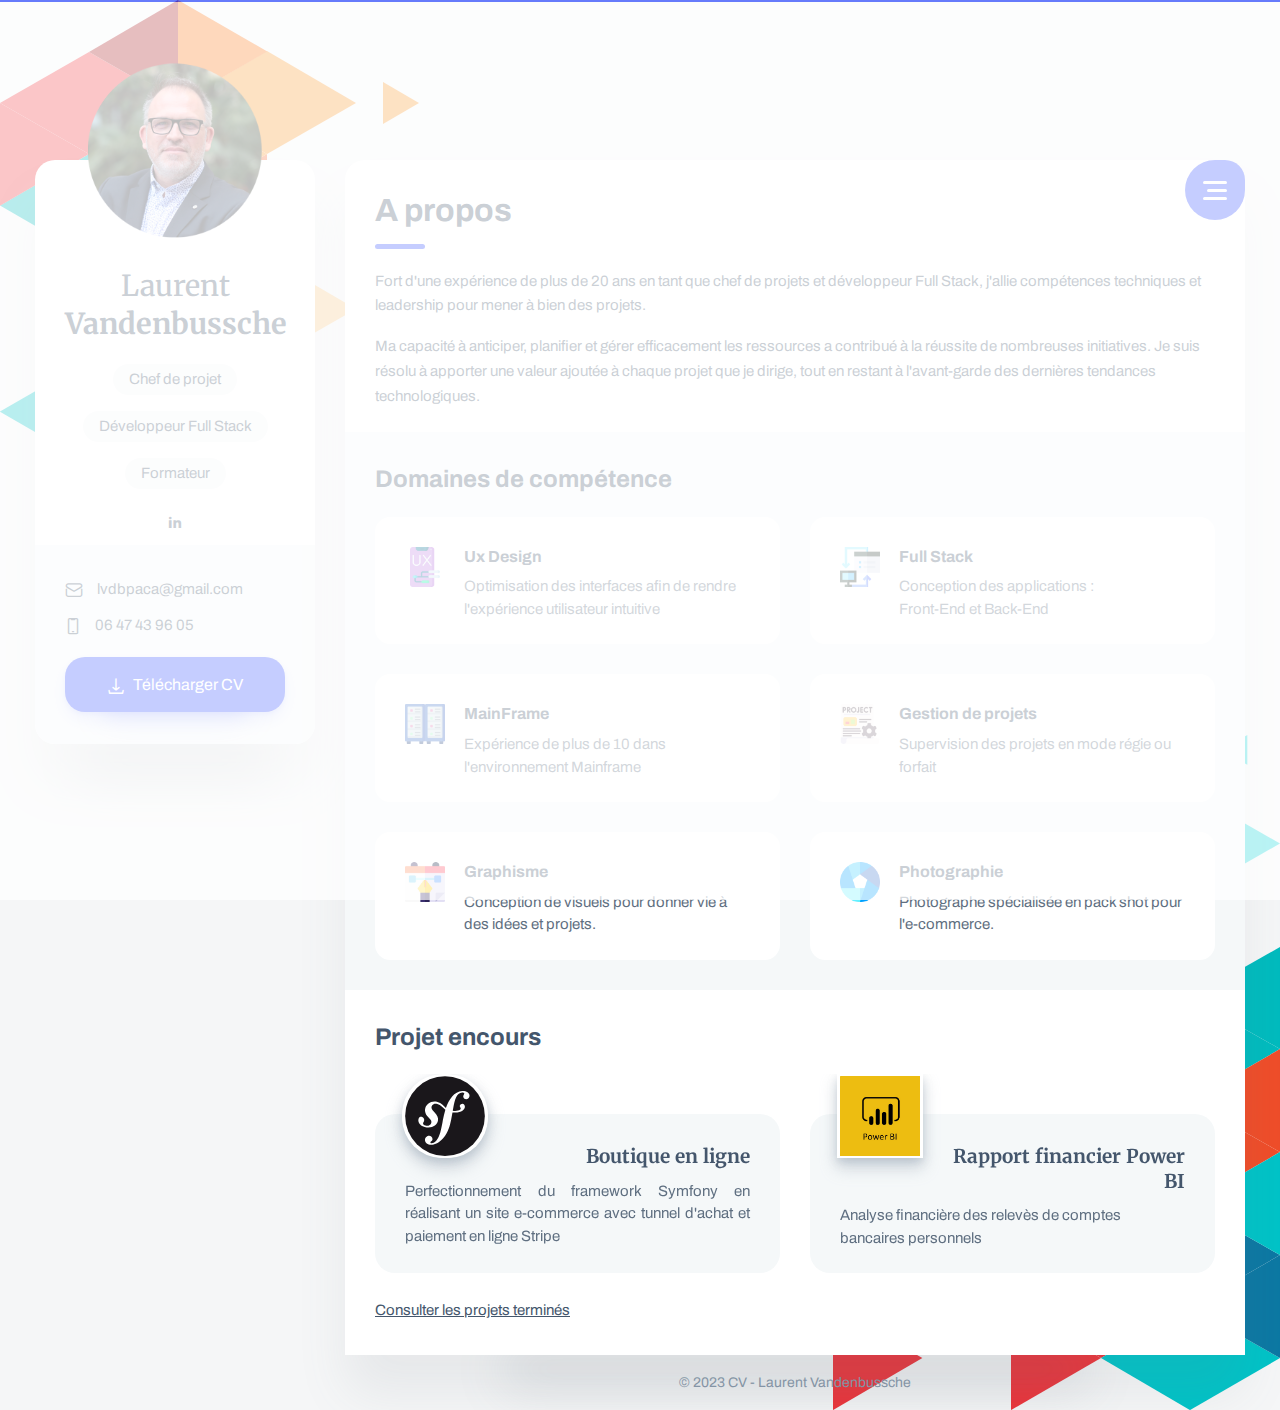
==== index.html @ 8fdad8b7 "Initialisation" ====
<!DOCTYPE html>
<html lang="en">

<head>
	<meta charset="utf-8" />
	<title>CV Laurent Vandenbussche - A propos</title>

	<!-- Meta Data -->
	<meta http-equiv="X-UA-Compatible" content="IE=edge">
	<meta name="viewport" content="width=device-width, initial-scale=1, shrink-to-fit=no">
	<meta name="format-detection" content="telephone=no" />
	<meta name="format-detection" content="address=no" />
	<meta name="author" content="ArtTemplate" />
	<meta name="description" content="vCard" />

	<!-- Twitter data -->
	<meta name="twitter:card" content="summary_large_image">
	<meta name="twitter:site" content="@ArtTemplates">
	<meta name="twitter:title" content="vCard">
	<meta name="twitter:description" content="vCard">
	<meta name="twitter:image" content="assets/images/social.jpg">

	<!-- Open Graph data -->
	<meta property="og:title" content="ArtTemplate" />
	<meta property="og:type" content="website" />
	<meta property="og:url" content="your url website" />
	<meta property="og:image" content="assets/images/social.jpg" />
	<meta property="og:description" content="vCard" />
	<meta property="og:site_name" content="vCard" />

	<!-- Favicons -->
	<link rel="apple-touch-icon" sizes="144x144" href="assets/images/favicons/apple-touch-icon-144x144.png">
	<link rel="apple-touch-icon" sizes="114x114" href="assets/images/favicons/apple-touch-icon-114x114.png">
	<link rel="apple-touch-icon" sizes="72x72" href="assets/images/favicons/apple-touch-icon-72x72.png">
	<link rel="apple-touch-icon" sizes="57x57" href="assets/images/favicons/apple-touch-icon-57x57.png">
	<link rel="shortcut icon" href="assets/images/favicons/favicon.png" type="image/png">

	<!-- Styles -->
	<link rel="stylesheet" type="text/css" href="assets/styles/style.css" />
	<link rel="stylesheet" type="text/css" href="assets/demo/style-demo.css" />

</head>

<body class="bg-triangles">
	<!-- Preloader -->
	<div class="preloader">
		<div class="preloader__wrap">
			<div class="circle-pulse">
				<div class="circle-pulse__1"></div>
				<div class="circle-pulse__2"></div>
			</div>
			<div class="preloader__progress"><span></span></div>
		</div>
	</div>

	<main class="main">
		<div class="container gutter-top">
			<div class="row sticky-parent">
				<!-- Sidebar -->
				<aside class="col-12 col-md-12 col-xl-3">
					<div class="sidebar box shadow pb-0 sticky-column">
						<svg class="avatar avatar--180" viewBox="0 0 188 188">
							<g class="avatar__box">
								<image xlink:href="assets/img/avatar-1.png" height="100%" width="100%" />
							</g>
						</svg>
						<div class="text-center">
							<h3 class="title title--h3 sidebar__user-name"><span class="weight--500">Laurent</span>
								Vandenbussche</h3>
							<div class="badge badge--light m-2">Chef de projet</div><br>
							<div class="badge badge--light m-2">Développeur Full Stack</div><br>
							<div class="badge badge--light m-2">Formateur</div>

							<!-- Social -->
							<div class="social">
								<!-- <a class="social__link" href="https://www.facebook.com/"><i
										class="font-icon icon-facebook"></i></a> -->
								<!-- <a class="social__link" href="https://www.behance.com/"><i
										class="font-icon icon-twitter"></i></a> -->
								<a class="social__link" target="_BLANK"
									href="https://www.linkedin.com/in/laurent-vandenbussche/"><i
										class="font-icon icon-linkedin2"></i></a>
							</div>
						</div>

						<div class="sidebar__info box-inner box-inner--rounded">
							<ul class="contacts-block">
								<!-- <li class="contacts-block__item" data-toggle="tooltip" data-placement="top"
									title="Address">
									<i class="font-icon icon-location"></i>Menton
								</li> -->
								<li class="contacts-block__item" data-toggle="tooltip" data-placement="top"
									title="E-mail">
									<a href="mailto:lvdbpaca@gmail.com"><i
											class="font-icon icon-envelope"></i>lvdbpaca@gmail.com</a>
								</li>
								<li class="contacts-block__item" data-toggle="tooltip" data-placement="top"
									title="Phone">
									<a href="tel:0647439605"><i class="font-icon icon-phone"></i>06 47 43 96 05</a>
								</li>
								<!-- <li class="contacts-block__item" data-toggle="tooltip" data-placement="top"
									title="Skype">
									<a href="skype:skype-example"><i class="font-icon icon-skype"></i>???</a>
								</li> -->
							</ul>

                            <a class="btn"
                                href="http://www.sobox.fr/cv-laurent-vandenbussche/assets/pdf/cv-laurent-vandenbussche.pdf" target="_BLANK"><i
                                    class="font-icon icon-download"></i> Télécharger CV</a>
						</div>
					</div>
				</aside>

				<!-- Content -->
				<div class="col-12 col-md-12 col-xl-9">
					<div class="box shadow pb-0">
						<!-- Menu -->
						<div class="circle-menu">
							<div class="hamburger">
								<div class="line"></div>
								<div class="line"></div>
								<div class="line"></div>
							</div>
						</div>
						<div class="inner-menu js-menu">
							<ul class="nav">
								<li class="nav__item"><a class="active" href="index.html">A propos</a></li>
								<li class="nav__item"><a href="resume.html">Résumé</a></li>
								<li class="nav__item"><a href="portfolio.html">Portfolio</a></li>
								<!-- <li class="nav__item"><a href="blog.html">Blog</a></li> -->
								<!-- <li class="nav__item"><a href="contact.html">Contact</a></li> -->
							</ul>
						</div>

						<!-- About -->
						<div class="pb-0 pb-sm-2">
							<h1 class="title title--h1 first-title title__separate" style="text-align:justify" >A propos</h1>
							<p>Fort d'une expérience de plus de 20 ans en tant que chef de projets et développeur
								Full Stack,
								j'allie compétences techniques et leadership pour mener à bien des projets. </p>
							<p>Ma capacité à anticiper, planifier et gérer efficacement les ressources a contribué à la
								réussite de nombreuses initiatives.
								Je suis résolu à apporter une valeur ajoutée à chaque projet que je dirige, tout en
								restant à l'avant-garde des dernières tendances technologiques.</p>
						</div>

						<!-- What -->
						<div class="box-inner pb-0">
							<h2 class="title title--h3">Domaines de compétence</h2>
							<div class="row">
								<!-- Case Item -->

								<div class="col-12 col-lg-6">
									<div class="case-item box box__second">
										<img class="case-item__icon" src="assets/img/picto-conception-ux.png" alt="" />
										<div>
											<h3 class="title title--h5">Ux Design</h3>
											<p class="case-item__caption">Optimisation des interfaces afin de rendre
												l'expérience utilisateur intuitive</p>
										</div>
									</div>
								</div>
								<!-- 
								<div class="col-12 col-lg-6">
									<div class="case-item box box__second">
										<img class="case-item__icon" src="assets/img/picto-application.png" alt="" />
										<div>
											<h3 class="title title--h5">Front End</h3>
											<p class="case-item__caption">The most modern and high-quality design made
												at a professional level.</p>
										</div>
									</div>
								</div> -->

								<div class="col-12 col-lg-6">
									<div class="case-item box box__second">
										<img class="case-item__icon" src="assets/img/picto-backend.png" alt="" />
										<div>
											<h3 class="title title--h5">Full Stack</h3>
											<p class="case-item__caption">Conception des applications : </br>Front-End et
												Back-End</p>
										</div>
									</div>
								</div>

								<div class="col-12 col-lg-6">
									<div class="case-item box box__second">
										<img class="case-item__icon" src="assets/img/picto-serveur.png" alt="" />
										<div>
											<h3 class="title title--h5">MainFrame</h3>
											<p class="case-item__caption">Expérience de plus de 10 dans l'environnement
												Mainframe</p>
										</div>
									</div>
								</div>

								<!-- Case Item -->
								<div class="col-12 col-lg-6">
									<div class="case-item box box__second">
										<img class="case-item__icon" src="assets/img/picto-projet.png" alt="" />
										<div>
											<h3 class="title title--h5">Gestion de projets</h3>
											<p class="case-item__caption">Supervision des projets en mode régie ou
												forfait</p>
										</div>
									</div>
								</div>

								<!-- Case Item -->
								<div class="col-12 col-lg-6">
									<div class="case-item box box__second">
										<img class="case-item__icon"
											src="assets/img/picto-journee-mondiale-du-graphisme.png" alt="" />
										<div>
											<h3 class="title title--h5">Graphisme</h3>
											<p class="case-item__caption">Conception de visuels pour donner vie à des
												idées et projets.</p>
										</div>
									</div>
								</div>

								<!-- Case Item -->
								<div class="col-12 col-lg-6">
									<div class="case-item box box__second">
										<img class="case-item__icon" src="assets/img/picto-diaphragme.png" alt="" />
										<div>
											<h3 class="title title--h5">Photographie</h3>
											<p class="case-item__caption">Photographe spécialisée en pack shot pour
												l'e-commerce.</p>
										</div>
									</div>
								</div>

							</div>
						</div>

						<!-- Testimonials -->
						<div class="box-inner box-inner--white ">
							<h2 class="title title--h3">Projet encours</h2>

							<div class="swiper-container js-carousel-review">
								<div class="swiper-wrapper">
									<!-- Item review -->
									<div class="swiper-slide review-item">
										<svg class="avatar avatar--80">
											<image xlink:href="assets/img/symfony.svg" height="100%" width="100%" />
										</svg>
										<h4 class="title title--h5 text-right">Boutique en ligne</h4>
										<p class="review-item__caption texte-justifie">Perfectionnement du framework
											Symfony en réalisant un site e-commerce avec tunnel d'achat et paiement en
											ligne Stripe</p>
									</div>

									<!-- Item review -->
									<div class="swiper-slide review-item">
										<svg class="avatar avatar--80">
											<image xlink:href="assets/img/power-bi.jpeg" height="100%" width="100%" />
										</svg>
										<h4 class="title title--h5 text-right">Rapport financier Power BI</h4>
										<p class="review-item__caption">Analyse financière des relevès de comptes
											bancaires personnels</p>
									</div>

								</div>

								<div class="swiper-pagination"></div>
							</div>

							<br>
							<a class="lien" href="http://www.sobox.fr/cv-laurent-vandenbussche/portfolio.html">Consulter les projets terminés</a>
						</div>

						<!-- Clients -->
						<div class="box-inner box-inner--rounded d-none">
							<h2 class="title title--h3">Clients</h2>

							<div class="swiper-container js-carousel-clients">
								<div class="swiper-wrapper">
									<!-- Item client -->
									<div class="swiper-slide">
										<a href="#"><img src="assets/img/logo-partner.svg" alt="Logo" /></a>
									</div>

									<!-- Item client -->
									<div class="swiper-slide">
										<a href="#"><img src="assets/img/logo-partner.svg" alt="Logo" /></a>
									</div>

									<!-- Item client -->
									<div class="swiper-slide">
										<a href="#"><img src="assets/img/logo-partner.svg" alt="Logo" /></a>
									</div>

									<!-- Item client -->
									<div class="swiper-slide">
										<a href="#"><img src="assets/img/logo-partner.svg" alt="Logo" /></a>
									</div>

									<!-- Item client -->
									<div class="swiper-slide">
										<a href="#"><img src="assets/img/logo-partner.svg" alt="Logo" /></a>
									</div>

									<!-- Item client -->
									<div class="swiper-slide">
										<a href="#"><img src="assets/img/logo-partner.svg" alt="Logo" /></a>
									</div>
								</div>

								<div class="swiper-pagination"></div>
							</div>
						</div>
					</div>

					<!-- Footer -->
					<footer class="footer">© 2023 CV - Laurent Vandenbussche</footer>
				</div>
			</div>
		</div>
	</main>

	<div class="back-to-top"></div>

	<!-- SVG masks -->
	<svg class="svg-defs">
		<clipPath id="avatar-box">
			<path
				d="M1.85379 38.4859C2.9221 18.6653 18.6653 2.92275 38.4858 1.85453 56.0986.905299 77.2792 0 94 0c16.721 0 37.901.905299 55.514 1.85453 19.821 1.06822 35.564 16.81077 36.632 36.63137C187.095 56.0922 188 77.267 188 94c0 16.733-.905 37.908-1.854 55.514-1.068 19.821-16.811 35.563-36.632 36.631C131.901 187.095 110.721 188 94 188c-16.7208 0-37.9014-.905-55.5142-1.855-19.8205-1.068-35.5637-16.81-36.63201-36.631C.904831 131.908 0 110.733 0 94c0-16.733.904831-37.9078 1.85379-55.5141z" />
		</clipPath>
		<clipPath id="avatar-hexagon">
			<path
				d="M0 27.2891c0-4.6662 2.4889-8.976 6.52491-11.2986L31.308 1.72845c3.98-2.290382 8.8697-2.305446 12.8637-.03963l25.234 14.31558C73.4807 18.3162 76 22.6478 76 27.3426V56.684c0 4.6805-2.5041 9.0013-6.5597 11.3186L44.4317 82.2915c-3.9869 2.278-8.8765 2.278-12.8634 0L6.55974 68.0026C2.50414 65.6853 0 61.3645 0 56.684V27.2891z" />
		</clipPath>
	</svg>

	<!-- JavaScripts -->
	<script src="assets/js/jquery-3.4.1.min.js"></script>
	<script src="assets/js/plugins.min.js"></script>
	<script src="assets/js/common.js"></script>

	<script src="assets/demo/plugins-demo.js"></script>
</body>

</html>
---- assets/styles/style.css ----
/* ------------------------------------------------
 Author: ArtStyles (Art)
 
 Template Name: vCard
 version: 1.1.0
------------------------------------------------ */
/* ------------------------------------------------

 - General Styles
 - Background
 - Typography
 - Preloader
 - Form
 - Button
 - Preloader
 - Sidebar
 - Sections
 - Navbar
 - Footer
 - Cases
 - Clients
 - Contact
 - Single post
 - Footer
 - Contact
 - Portfolio
 - News
 - Single news
 - Testimonials
 - Timeline
 - Other
 
------------------------------------------------ */
@import url(vendors/bootstrap.min.css);
@import url(vendors/swiper.min.css);
@import url(vendors/simplebar.min.css);
@import url(../icons/style.css);
@import url("https://fonts.googleapis.com/css?family=Archivo:400,400i,500,500i,600,600i,700,700i&display=swap");
@import url("https://fonts.googleapis.com/css?family=Merriweather:400,900&display=swap");
/* -----------------------------------------------------------------
    - General Styles
----------------------------------------------------------------- */
*,
::before,
::after {
  background-repeat: no-repeat;
  box-sizing: border-box;
}

html {
  font-size: 16px;
  -webkit-overflow-scrolling: touch;
  -webkit-box-sizing: border-box;
  box-sizing: border-box;
  -ms-overflow-x: hidden;
}

body, html {
  font-size: 1rem;
  -webkit-text-size-adjust: 100%;
}

body {
  background-color: #F5F6F7;
  color: #44566C;
  font-family: "Archivo", sans-serif;
  font-size: 0.9375rem;
  font-weight: 400;
  line-height: 1.65;
  min-height: 100vh;
  overflow-x: hidden;
  -ms-overflow-style: scrollbar;
  -webkit-font-smoothing: antialiased;
}
@media only screen and (max-width: 580px) {
  body {
    line-height: 1.6;
  }
}

html.is-scroll-disabled body {
  height: 100vh;
  overflow: hidden;
}

@media all and (-ms-high-contrast: none), (-ms-high-contrast: active) {
  html.is-scroll-disabled {
    overflow: hidden;
  }
}
.no-scroll {
  overflow: hidden;
  -ms-overflow-style: none;
}

.no-scroll-height {
  overflow-x: hidden;
}

.svg-defs {
  position: absolute;
  height: 0;
  width: 0;
}

.bg-triangles {
  background-image: url(../images/triangles-top.svg), url(../images/triangles-bottom.svg);
  background-position: left top, right bottom;
  background-repeat: no-repeat;
  background-size: inherit;
}
@media only screen and (max-width: 580px) {
  .bg-triangles {
    background-size: contain;
  }
}
.bg-triangles-2 {
  background-image: url(../images/triangle-2-top.svg), url(../images/triangle-2-bottom.svg);
  background-position: right top, left bottom;
  background-repeat: no-repeat;
  background-size: 50%;
  background-attachment: fixed;
}
@media only screen and (max-width: 991px) {
  .bg-triangles-2 {
    background-size: contain;
  }
}
.bg-peach {
  background-image: linear-gradient(115.29deg, #FFF2E7 1.33%, #FFCADA 98.21%);
  background-attachment: fixed;
}
.bg-green {
  background-image: linear-gradient(115.29deg, #0DC8A9 1.33%, #32CBC8 98.21%);
  background-attachment: fixed;
}
.bg-green-2 {
  background-image: linear-gradient(135deg, #9be15d 0%, #00d9a6 100%);
  background-attachment: fixed;
}

/* -----------------------------------------------------------------
    - Typography
----------------------------------------------------------------- */
h1, h2, h3, h4, h5, h6 {
  font-family: "Archivo", sans-serif;
  font-weight: 700;
  line-height: 1.3;
}

.title--h1 {
  font-size: 2rem;
  margin-bottom: 1.0625rem;
}
@media only screen and (max-width: 580px) {
  .title--h1 {
    font-size: 1.75rem;
  }
}
.title--h2 {
  font-size: 1.75rem;
}
@media only screen and (max-width: 580px) {
  .title--h2 {
    font-size: 1.5rem;
  }
}
.title--h3 {
  font-size: 1.5rem;
  margin-bottom: 1.3125rem;
}
@media only screen and (max-width: 580px) {
  .title--h3 {
    font-size: 1.25rem;
    margin-bottom: 1rem;
  }
}
.title--h4 {
  font-size: 1.25rem;
  margin-bottom: 0.8125rem;
}
@media only screen and (max-width: 580px) {
  .title--h4 {
    font-size: 1rem;
  }
}
.title--h5 {
  font-size: 1rem;
}
@media only screen and (max-width: 580px) {
  .title--h5 {
    font-size: 0.9375rem;
  }
}
.title--h6 {
  font-size: 0.75rem;
}
.title--center {
  text-align: center;
}
.title--tone {
  color: #304CFD;
}
.title-icon {
  margin-right: 0.5rem;
  margin-top: -0.25rem;
  height: 2.5rem;
  width: 2.5rem;
}
@media only screen and (max-width: 580px) {
  .title-icon {
    height: 2.0833333333rem;
    width: 2.0833333333rem;
  }
}
.title__separate {
  margin-bottom: 2.3125rem;
  position: relative;
}
.title__separate::before {
  content: '';
  background-color: #304CFD;
  border-radius: 0.5rem;
  height: 0.3125rem;
  position: absolute;
  bottom: -1.0625rem;
  left: 0;
  width: 3.125rem;
  z-index: 1;
}
@media only screen and (max-width: 580px) {
  .title__separate {
    margin-bottom: 1.5rem;
  }
  .title__separate::before {
    height: 0.1875rem;
    bottom: -0.5625rem;
    width: 3rem;
  }
}

@media only screen and (max-width: 991px) {
  .first-title {
    transition: all .3s ease-in-out;
  }
}

@media only screen and (max-width: 991px) {
  .open-menu .first-title {
    padding-top: 2.5625rem;
  }
}
@media only screen and (max-width: 580px) {
  .open-menu .first-title {
    padding-top: 0;
  }
}

.weight--400 {
  font-weight: 400;
}
.weight--500 {
  font-weight: 500;
}
.weight--600 {
  font-weight: 600;
}
.weight--700 {
  font-weight: 700;
}

.color--light {
  color: #8697A8;
}
.color--dark {
  color: #44566C;
}

.block-quote {
  font-size: 1.3125rem;
  font-weight: 400;
  font-style: italic;
  margin: 1.8125rem 0;
  position: relative;
  line-height: 1.6;
}
@media only screen and (max-width: 991px) {
  .block-quote {
    padding-left: 3.8125rem;
  }
}
@media only screen and (max-width: 580px) {
  .block-quote {
    font-size: 1.125rem;
    margin: 1rem 0;
    padding-left: 0;
    padding-top: 2.8125rem;
  }
  .block-quote p {
    margin-bottom: 0.5rem;
  }
}
.block-quote::before {
  background-image: url(../images/icon-quote.svg);
  background-repeat: no-repeat;
  background-position: center;
  background-size: cover;
  content: '';
  height: 2.125rem;
  margin: 0 auto;
  position: absolute;
  top: 0;
  left: -3.375rem;
  width: 2.125rem;
}
@media only screen and (max-width: 991px) {
  .block-quote::before {
    left: 0;
  }
}
.block-quote__author {
  font-size: 1rem;
  font-style: normal;
  display: block;
  margin-top: 0.5625rem;
  padding-left: 3rem;
  position: relative;
}
@media only screen and (max-width: 580px) {
  .block-quote__author {
    font-size: 0.875rem;
    margin-top: 0;
    padding-left: 2rem;
  }
}
.block-quote__author::before {
  content: '';
  background-color: #44566C;
  height: 0.0625rem;
  margin-bottom: auto;
  margin-top: auto;
  position: absolute;
  top: 0;
  bottom: 0;
  left: 0;
  width: 2rem;
}
@media only screen and (max-width: 580px) {
  .block-quote__author::before {
    width: 1rem;
  }
}

a {
  color: #304CFD;
  cursor: pointer;
  text-decoration: none;
  -webkit-text-decoration-skip: objects;
  transition: color 0.3s cubic-bezier(0.72, 0.16, 0.345, 0.875);
}
a:hover {
  color: #304CFD;
  outline: none;
  text-decoration: underline;
}
a.decoration--none {
  text-decoration: none;
}

.noGutters-Top {
  margin-top: 0 !important;
}
.noGutters-Bottom {
  margin-bottom: 0 !important;
}
.noGutters-Left {
  margin-left: 0 !important;
}
.noGutters-Right {
  margin-right: 0 !important;
}

.description {
  color: #F5F8F9;
  margin-bottom: 1.875rem;
}

.foreword {
  color: #F5F8F9;
  font-size: 1.125rem;
}

img {
  max-width: 100%;
  -webkit-user-select: none;
  -moz-user-select: none;
  -ms-user-select: none;
  user-select: none;
}

iframe {
  background-color: #44566C;
  border: 0;
  display: block;
  height: 100%;
  width: 100%;
}

.cover {
  object-fit: cover;
  object-position: center;
  font-family: 'object-fit: cover; object-position: center;';
  height: 100%;
  width: 100%;
}

::-moz-selection {
  background: transparent;
  color: #304CFD;
}

::selection {
  background: transparent;
  color: #304CFD;
}

/* -----------------------------------------------------------------
    - Form
----------------------------------------------------------------- */
.input, .textarea, select,
.custom-select {
  background-color: #F5F8F9;
  border: 1px solid #F5F8F9;
  border-radius: 20px;
  box-shadow: none;
  color: #44566C;
  font-size: inherit;
  height: auto;
  padding: 0.875rem 1.375rem 0.8125rem;
  position: relative;
  width: 100%;
  -webkit-appearance: none;
  -moz-appearance: none;
  appearance: none;
}
@media only screen and (max-width: 580px) {
  .input, .textarea, select,
  .custom-select {
    padding: 0.8125rem 1.375rem 0.75rem;
  }
}

.input:focus, .textarea:focus, select:focus,
.custom-select:focus {
  background-color: #F5F8F9;
  color: #44566C;
  box-shadow: none;
  outline: none;
}

.input {
  line-height: inherit;
}
@media all and (-ms-high-contrast: none), (-ms-high-contrast: active) {
  .input {
    line-height: 0;
  }
}
.input--white {
  background-color: #fff;
}
.input--white:focus {
  background-color: #fff;
}
.input__icon {
  padding-left: 3.375rem;
}
@media only screen and (max-width: 580px) {
  .input__icon {
    padding-left: 2.8125rem;
  }
}

.textarea {
  border-radius: 20px;
  display: block;
  padding: 0.8125rem 1.1875rem;
  resize: none;
}
.textarea--white {
  background-color: #fff;
}
.textarea--white:focus {
  background-color: #fff;
}

.form-group {
  margin-bottom: 2rem;
  position: relative;
}
@media only screen and (max-width: 580px) {
  .form-group {
    margin-bottom: 1.6875rem;
  }
}
.form-group .font-icon {
  color: #8697A8;
  font-size: 1.0625rem;
  margin: auto 0;
  position: absolute;
  top: 0;
  bottom: 0;
  left: 2.375rem;
  height: 1rem;
  width: 1rem;
  z-index: 1;
}
@media only screen and (max-width: 580px) {
  .form-group .font-icon {
    font-size: 1rem;
    left: 2.0625rem;
  }
}

.help-block {
  position: absolute;
  font-size: 0.75rem;
  line-height: 1.4;
  padding-top: 0.3125rem;
  padding-left: 0.375rem;
}
@media only screen and (max-width: 580px) {
  .help-block {
    font-size: 0.6875rem;
  }
}

.with-errors {
  color: #FF3D57;
}

.has-error input,
.has-error textarea,
.has-error input:focus,
.has-error textarea:focus {
  border-color: #FF3D57;
}

#validator-contact {
  font-size: 0.875rem;
  margin-top: 1rem;
}

.form-control::-webkit-input-placeholder {
  color: #8697A8;
}

.form-control::-moz-placeholder {
  color: #8697A8;
}

.form-control:-ms-input-placeholder {
  color: #8697A8;
}

.form-control::-ms-input-placeholder {
  color: #8697A8;
}

.form-control::placeholder {
  color: #8697A8;
}

input:invalid,
textarea:invalid {
  outline: none !important;
}

.custom-control-input:focus ~ .custom-control-label::before {
  box-shadow: 0 0 0 0.125rem rgba(48, 76, 253, 0.25);
}
.custom-control-input:focus:not(:checked) ~ .custom-control-label::before {
  border-color: #304CFD;
}
.custom-control-input:not(:disabled):active ~ .custom-control-label::before {
  border-color: #fff;
  background-color: transparent;
}
.custom-control-input:checked ~ .custom-control-label::before {
  border-color: #304CFD;
  background-color: #304CFD;
}

.custom-control-label {
  line-height: 1.55;
  padding-left: 0.5rem;
}
.custom-control-label::before {
  background-color: transparent;
  border: 1px solid #F0F0F6;
}

select,
.custom-select {
  background: url("data:image/svg+xml,%3csvg xmlns='http://www.w3.org/2000/svg' viewBox='0 0 4 5'%3e%3cpath fill='%23fff' d='M2 0L0 2h4zm0 5L0 3h4z'/%3e%3c/svg%3e") no-repeat right 0.1rem center/10px 16px;
}
select option,
.custom-select option {
  color: #44566C;
}

.dropdown-menu {
  border: 0;
  border-radius: 10px;
  box-shadow: 0 0.5rem 2.5rem rgba(134, 151, 168, 0.25);
  color: #5F6F81;
  font-size: 0.9375rem;
}
.dropdown-menu::before {
  content: '';
  border-left: 0.375rem solid transparent;
  border-right: 0.375rem solid transparent;
  border-bottom: 0.375rem solid #fff;
  height: 0;
  position: absolute;
  top: -0.375rem;
  left: 1.0625rem;
  width: 0;
}
.dropdown.dropup .dropdown-menu::before {
  border-left: 0.375rem solid transparent;
  border-right: 0.375rem solid transparent;
  border-top: 0.375rem solid #fff;
  border-bottom: 0.375rem solid transparent;
  top: auto;
  bottom: -0.75rem;
}

.progress {
  background-color: #F0F0F6;
  border-radius: 1rem;
  height: 1.5rem;
  margin-bottom: 1.5rem;
  overflow: inherit;
  position: relative;
  text-align: right;
}
@media only screen and (max-width: 580px) {
  .progress {
    margin-bottom: 1rem;
  }
}
.progress:last-child {
  margin-bottom: 0;
}
.progress-bar {
  background-color: #304CFD;
  border-radius: 1rem;
  overflow: hidden;
  position: relative;
  width: 0%;
  z-index: 1;
}
.progress .progress-text {
  display: flex;
  align-items: center;
  justify-content: space-between;
  height: 100%;
  padding-left: 0.8125rem;
  padding-right: 0.8125rem;
  position: absolute;
  top: 0;
  left: 0;
  width: 100%;
  z-index: 1;
}
.progress .progress-text > * {
  min-width: 0;
}

@media screen and (-ms-high-contrast: active), (-ms-high-contrast: none) {
  .progress-text span:nth-child(2) {
    float: right;
  }
}
.badge {
  font-size: 0.9375rem;
  font-weight: 400;
  border-radius: 10rem;
  padding: 0.5rem 1rem;
}
@media only screen and (max-width: 580px) {
  .badge {
    font-size: 0.875rem;
  }
}
.badge--light {
  background-color: #F5F6F7;
  color: #44566C;
}
.badge--gray {
  background-color: #F0F0F6;
  color: #44566C;
}
.badge--dark {
  background-color: #44566C;
  color: #fff;
}
.badge--blue {
  background-color: #304CFD;
  color: #fff;
}
.badge--blue-gradient {
  background-image: linear-gradient(to right, #0081ff 0%, #3fa0ff 50%, #0045ff 100%);
  color: #fff;
}
.badge--aqua {
  background-color: #00F1E2;
  color: #fff;
}
.badge--red {
  background-color: #FF3D57;
  color: #fff;
}

.tooltip {
  font-family: "Archivo", sans-serif;
}
.tooltip-inner {
  max-width: 12.5rem;
  padding: 0.25rem 0.5625rem 0.25rem;
  background-color: #44566C;
  border-radius: 0.25rem;
  box-shadow: 0 1rem 2rem rgba(134, 151, 168, 0.25), 0 0.125rem 1rem rgba(134, 151, 168, 0.5);
}
.tooltip.show {
  opacity: 1;
}

.bs-tooltip-top .arrow::before,
.bs-tooltip-auto[x-placement^="top"] .arrow::before {
  border-width: 0.3125rem 0.3125rem 0;
  border-top-color: #44566C;
}

.bs-tooltip-right .arrow::before,
.bs-tooltip-auto[x-placement^="right"] .arrow::before {
  border-width: 0.3125rem 0.3125rem 0.3125rem 0;
  border-right-color: #44566C;
}

.bs-tooltip-left .arrow::before,
.bs-tooltip-auto[x-placement^="left"] .arrow::before {
  border-width: 0.3125rem 0 0.3125rem 0.3125rem;
  border-left-color: #44566C;
}

.bs-tooltip-bottom .arrow::before,
.bs-tooltip-auto[x-placement^="bottom"] .arrow::before {
  border-width: 0 0.3125rem 0.3125rem;
  border-bottom-color: #44566C;
}

.btn {
  background-color: #304CFD;
  border-radius: 20px;
  border: 0;
  box-shadow: 0 0.5rem 1rem rgba(48, 76, 253, 0.15), 0 0.125rem 0.25rem rgba(48, 76, 253, 0.15);
  color: #fff;
  cursor: pointer;
  font-size: 1rem;
  font-weight: 400;
  line-height: inherit;
  padding: 0.9375rem 2rem 0.875rem;
  position: relative;
  transition: .4s ease-in-out;
  white-space: nowrap;
}
.btn:hover {
  color: #fff;
  box-shadow: none;
  opacity: .9;
}
.btn:focus {
  box-shadow: 0 1.5rem 2.5rem rgba(48, 76, 253, 0.1), 0 0.5rem 1rem rgba(48, 76, 253, 0.1);
}
.btn::before {
  content: '';
  box-shadow: 0 0.25rem 2rem rgba(48, 76, 253, 0.25), 0 0.25rem 1rem rgba(48, 76, 253, 0.25);
  margin: 0 auto;
  height: 1rem;
  position: absolute;
  right: 0;
  bottom: 0;
  left: 0;
  transition: .4s ease-in-out;
  width: 64%;
  z-index: -1;
}
.btn:hover::before {
  box-shadow: none;
}
.btn--light {
  background-color: #F5F8F9;
  color: #44566C;
}
.btn--gray {
  background-color: #F0F0F6;
  color: #44566C;
}
.btn--dark {
  background-color: #44566C;
}
.btn--blue-gradient {
  background-size: 200% auto;
  background-image: linear-gradient(to right, #0081ff 0%, #3fa0ff 50%, #0045ff 100%);
}
.btn--red {
  background-color: #FF3D57;
  color: #fff;
}
.btn .font-icon {
  margin-right: 0.375rem;
}

button:focus {
  outline: none;
}

/* -----------------------------------------------------------------
    - Preloader
----------------------------------------------------------------- */
.preloader {
  display: flex;
  align-items: center;
  justify-content: center;
  background-color: #fff;
  position: fixed;
  top: 0;
  left: 0;
  width: 100%;
  height: 100%;
  overflow: hidden;
  text-align: center;
  z-index: 1106;
  opacity: 1;
}
.preloader > * {
  min-width: 0;
}
.preloader__wrap {
  width: 100%;
  max-width: 9.375rem;
}
.preloader__progress {
  background: #fff;
  height: 0.125rem;
  position: absolute;
  top: 0;
  left: 0;
  overflow: hidden;
  width: 100%;
}
.preloader__progress span {
  background: #304CFD;
  position: absolute;
  top: 0;
  left: 0;
  height: 100%;
  width: 0;
}

.circle-pulse > * {
  position: absolute;
  top: 50%;
  left: 50%;
  border-radius: 50%;
  box-sizing: border-box;
  transform: scale(0);
  animation: pulse 1.6s linear infinite;
}

.circle-pulse__1 {
  width: 6rem;
  height: 6rem;
  margin-top: -3rem;
  margin-left: -3rem;
  background-color: #304CFD;
}

.circle-pulse__2 {
  width: 4.8rem;
  height: 4.8rem;
  margin-top: -2.4rem;
  margin-left: -2.4rem;
  background-color: rgba(48, 76, 253, 0.7);
  animation-delay: -0.8s;
}

@keyframes pulse {
  0% {
    transform: scale(0, 0);
    opacity: 1;
  }
  100% {
    transform: scale(1, 1);
    opacity: 0;
  }
}
/* -----------------------------------------------------------------
    - Sidebar
----------------------------------------------------------------- */
@media only screen and (max-width: 1200px) {
  .sidebar {
    margin-bottom: 1.875rem;
  }
}
@media only screen and (max-width: 580px) {
  .sidebar {
    margin-bottom: 1rem;
  }
}
.sidebar .avatar {
  margin-top: -8rem;
  margin-bottom: 1.5625rem;
  margin-left: auto;
  margin-right: auto;
  transition: all .3s ease-in-out;
}
.sidebar__user-name {
  font-size: 1.8125rem;
  font-family: "Merriweather", serif;
  margin-bottom: 0.875rem;
  position: relative;
}
@media only screen and (max-width: 580px) {
  .sidebar__user-name {
    font-size: 1.5rem;
    margin-bottom: 0.625rem;
  }
}
.sidebar__info {
  padding-top: 1.5625rem;
}
@media only screen and (max-width: 1200px) {
  .sidebar__info {
    text-align: center;
  }
}
@media only screen and (max-width: 580px) {
  .sidebar__info {
    padding-top: 1.5rem;
    padding-bottom: 1.25rem;
  }
}
.sidebar .btn {
  width: 100%;
}
@media only screen and (max-width: 1200px) {
  .sidebar .btn {
    width: 40%;
  }
}
@media only screen and (max-width: 991px) {
  .sidebar .btn {
    width: 60%;
  }
}
@media only screen and (max-width: 768px) {
  .sidebar .btn {
    width: 100%;
  }
}

.contacts-block {
  list-style: none;
  padding-left: 0;
  margin-bottom: 0.5rem;
  overflow: hidden;
}
@media only screen and (max-width: 1200px) {
  .contacts-block {
    margin-bottom: 1rem;
  }
}
@media only screen and (max-width: 768px) {
  .contacts-block {
    margin-bottom: 0.5rem;
    font-size: 1rem;
  }
}
@media only screen and (max-width: 580px) {
  .contacts-block {
    font-size: 0.9375rem;
  }
}
.contacts-block__item {
  display: flex;
  align-items: center;
  margin-bottom: 0.6875rem;
  overflow: hidden;
  text-overflow: ellipsis;
  white-space: nowrap;
}
.contacts-block__item > * {
  min-width: 0;
}
@media only screen and (max-width: 1200px) {
  .contacts-block__item {
    display: inline-block;
    margin-bottom: 0;
    margin-right: 1.5rem;
  }
}
@media only screen and (max-width: 768px) {
  .contacts-block__item {
    display: block;
    margin-left: auto;
    margin-right: auto;
    margin-bottom: 0.25rem;
  }
}
.contacts-block__item a {
  color: #44566C;
  text-decoration: none;
}
.contacts-block__item a:hover {
  color: #304CFD;
}
.contacts-block .font-icon {
  font-size: 1.125rem;
  margin-right: 0.875rem;
}

.sticky-column.is_stuck {
  margin-top: 1.875rem;
}
.sticky-column.is_stuck .avatar {
  margin-top: 0;
}

/* -----------------------------------------------------------------
    - Sections
----------------------------------------------------------------- */
@media (min-width: 1200px) {
  .container {
    max-width: 1240px;
  }
}
@media (min-width: 1300px) {
  .container {
    max-width: 1240px;
  }
}
.box {
  background-color: #fff;
  border-radius: 20px;
  padding: 1.875rem;
  position: relative;
  transition: box-shadow .3s ease-in-out;
}
@media only screen and (max-width: 580px) {
  .box {
    border-radius: 16px;
    padding: 1.25rem;
  }
}
.box__second {
  background-color: #fff;
  border-radius: 15.3846153846px;
}
@media only screen and (max-width: 580px) {
  .box__second {
    border-radius: 15.3846153846px;
  }
}
.box__large {
  padding: 1.875rem 2.5rem;
}
@media only screen and (max-width: 991px) {
  .box__large {
    padding: 1.875rem;
  }
}
@media only screen and (max-width: 580px) {
  .box__large {
    padding: 1.25rem;
  }
}
.box__large .box-inner::before,
.box__large .box-inner::after {
  width: 2.5rem;
}
@media only screen and (max-width: 991px) {
  .box__large .box-inner::before,
  .box__large .box-inner::after {
    width: 1.875rem;
  }
}
@media only screen and (max-width: 580px) {
  .box__large .box-inner::before,
  .box__large .box-inner::after {
    width: 1.25rem;
  }
}
.box__large .box-inner::before {
  left: -2.5rem;
}
@media only screen and (max-width: 991px) {
  .box__large .box-inner::before {
    left: -1.875rem;
  }
}
@media only screen and (max-width: 580px) {
  .box__large .box-inner::before {
    left: -1.25rem;
  }
}
.box__large .box-inner::after {
  right: -2.5rem;
}
@media only screen and (max-width: 991px) {
  .box__large .box-inner::after {
    right: -1.875rem;
  }
}
@media only screen and (max-width: 580px) {
  .box__large .box-inner::after {
    right: -1.25rem;
  }
}

.box-inner {
  background-color: #F5F8F9;
  padding-top: 2rem;
  padding-bottom: 2rem;
  position: relative;
  z-index: 0;
}
@media only screen and (max-width: 580px) {
  .box-inner {
    padding-top: 1.1875rem;
    padding-bottom: 1rem;
  }
}
.box-inner::before, .box-inner::after {
  content: '';
  background-color: #F5F8F9;
  height: 100%;
  position: absolute;
  top: 0;
  width: 1.875rem;
  z-index: -1;
}
@media only screen and (max-width: 580px) {
  .box-inner::before, .box-inner::after {
    width: 1.25rem;
  }
}
.box-inner::before {
  left: -1.875rem;
}
@media only screen and (max-width: 580px) {
  .box-inner::before {
    left: -1.25rem;
  }
}
.box-inner::after {
  right: -1.875rem;
}
@media only screen and (max-width: 580px) {
  .box-inner::after {
    right: -1.25rem;
  }
}
.box-inner--rounded::before {
  border-radius: 0 0 0 20px;
}
.box-inner--rounded::after {
  border-radius: 0 0 20px 0;
}
@media only screen and (max-width: 580px) {
  .box-inner--rounded::before {
    border-radius: 0 0 0 16px;
  }
  .box-inner--rounded::after {
    border-radius: 0 0 16px 0;
  }
}
.box-inner--white {
  background-color: #fff;
}
.box-inner--white::before, .box-inner--white::after {
  background-color: #fff;
}

.shadow {
  box-shadow: 0 2.5rem 3.125rem rgba(103, 118, 128, 0.1) !important;
}
.shadow::before {
  content: '';
  box-shadow: 0 1.875rem 3.125rem rgba(103, 118, 128, 0.2);
  position: absolute;
  right: 0;
  bottom: 0;
  left: 0;
  margin: 0 auto;
  height: 2rem;
  width: 65%;
  z-index: -1;
}
.shadow--orange {
  box-shadow: 0 2.5rem 3.125rem rgba(177, 68, 27, 0.1) !important;
}
.shadow--orange::before {
  box-shadow: 0 2.5rem 3.125rem rgba(177, 68, 27, 0.1);
}
.shadow--green {
  box-shadow: 0 2.5rem 3.125rem rgba(0, 115, 97, 0.1) !important;
}
.shadow--green::before {
  box-shadow: 0 2.5rem 3.125rem rgba(0, 115, 97, 0.1);
}

.js-image {
  background-size: cover;
  background-position: center;
  height: 100%;
  width: 100%;
}

.overlay {
  position: relative;
}
.overlay::before, .overlay--45::before, .overlay--80::before {
  content: '';
  background-color: rgba(68, 86, 108, 0.35);
  position: absolute;
  top: 0;
  left: 0;
  height: 100%;
  width: 100%;
  z-index: 2;
}
.overlay--45::before {
  background-color: rgba(68, 86, 108, 0.45);
}
.overlay--80::before {
  background-color: rgba(68, 86, 108, 0.8);
}

.gutter-top {
  padding-top: 10rem;
}
@media only screen and (max-width: 580px) {
  .gutter-top {
    padding-top: 9rem;
  }
}

.avatar {
  display: block;
  height: 100%;
  width: 100%;
}
.avatar--180 {
  max-height: 11.25rem;
  max-width: 11.25rem;
  height: 11.25rem;
  width: 11.25rem;
}
.avatar--80 {
  max-height: 5rem;
  max-width: 5rem;
  filter: drop-shadow(-0.15625rem 0 0 #fff) drop-shadow(0.1875rem 0 0 #fff) drop-shadow(0 -0.125rem 0 #fff) drop-shadow(0 0.125rem 0 #fff) drop-shadow(0 0.25rem 0.25rem rgba(134, 151, 168, 0.25)) drop-shadow(0 0.5rem 0.5rem rgba(134, 151, 168, 0.4));
}
@media only screen and (max-width: 580px) {
  .avatar--80 {
    max-height: 3.3333333333rem;
    max-width: 3.3333333333rem;
  }
}
.avatar--60 {
  max-height: 3.75rem;
  max-width: 3.75rem;
  filter: drop-shadow(0 0.25rem 0.25rem rgba(134, 151, 168, 0.2)) drop-shadow(0 0.5rem 0.5rem rgba(134, 151, 168, 0.2));
}
@media only screen and (max-width: 580px) {
  .avatar--60 {
    max-height: 2.8195488722rem;
    max-width: 2.8195488722rem;
  }
}
.avatar__box {
  -webkit-clip-path: url(#avatar-box);
  clip-path: url(#avatar-box);
}
.avatar__hexagon {
  -webkit-clip-path: url(#avatar-hexagon);
  clip-path: url(#avatar-hexagon);
}
.avatar image {
  height: 100%;
  width: 100%;
}

.social {
  line-height: 0;
  margin-top: 1.5rem;
  margin-bottom: 1.375rem;
}
@media only screen and (min-width: 580px) {
  .social {
    margin-top: 1.125rem;
    margin-bottom: 1rem;
  }
}
.social__link {
  color: #44566C;
  display: inline-block;
  font-size: 0.875rem;
  margin-left: 0.8125rem;
  text-decoration: none;
}
.social__link:hover {
  cursor: pointer;
  text-decoration: none;
}
.social__link:first-child {
  margin-left: 0;
}

@media only screen and (min-width: 580px) {
  .pt-sm-6 {
    padding-top: 5rem;
  }
}

/* -----------------------------------------------------------------
    - Navbar
----------------------------------------------------------------- */
.circle-menu {
  background-color: #304CFD;
  border-radius: 50% 1.25rem 50% 50%;
  display: flex;
  align-items: center;
  justify-content: center;
  height: 3.75rem;
  position: absolute;
  top: 0;
  right: 0;
  width: 3.75rem;
  z-index: 2;
}
.circle-menu > * {
  min-width: 0;
}
@media only screen and (max-width: 991px) {
  .circle-menu {
    height: 3.5625rem;
    width: 3.5625rem;
  }
}
@media only screen and (max-width: 580px) {
  .circle-menu {
    border-radius: 50%;
    margin-top: 1rem;
    margin-right: 1rem;
    position: fixed;
    height: 2.5rem;
    width: 2.5rem;
    z-index: 1101;
  }
}
@media only screen and (max-width: 580px) {
  .open-menu .circle-menu {
    box-shadow: 0 0 0 0.0625rem rgba(48, 76, 253, 0.5);
    background-color: transparent;
  }
}

.hamburger {
  cursor: pointer;
}
.hamburger .line {
  background-color: #fff;
  border-radius: 0.25rem;
  display: block;
  margin: 0.3125rem 0;
  height: 0.1875rem;
  width: 1.5rem;
  transition: all 0.2s ease-in-out;
}
.hamburger .line:nth-child(2) {
  margin-left: 0.25rem;
  width: 1.25rem;
}
@media only screen and (max-width: 768px) {
  .hamburger .line {
    margin: 0.25rem 0;
    height: 0.125rem;
    width: 1.125rem;
  }
  .hamburger .line:nth-child(2) {
    width: 0.875rem;
  }
}
.hamburger.is-active .line:nth-child(1) {
  transform: translateY(8px) rotate(45deg);
}
@media only screen and (max-width: 768px) {
  .hamburger.is-active .line:nth-child(1) {
    transform: translateY(6px) rotate(45deg);
  }
}
.hamburger.is-active .line:nth-child(2) {
  opacity: 0;
  transform: rotate(45deg);
}
.hamburger.is-active .line:nth-child(3) {
  transform: translateY(-8px) rotate(-45deg);
}
@media only screen and (max-width: 768px) {
  .hamburger.is-active .line:nth-child(3) {
    transform: translateY(-6px) rotate(-45deg);
  }
}
@media only screen and (max-width: 580px) {
  .hamburger.is-active .line {
    background-color: #304CFD;
  }
}

.inner-menu {
  display: flex;
  align-items: center;
  justify-content: flex-end;
  height: 3.75rem;
  padding-right: 2rem;
  position: absolute;
  top: 0;
  right: 0;
  width: 70%;
  z-index: 1;
}
.inner-menu > * {
  min-width: 0;
}
@media only screen and (max-width: 991px) {
  .inner-menu {
    height: 3.5625rem;
    width: 80%;
  }
}
@media only screen and (max-width: 768px) {
  .inner-menu {
    width: 100%;
  }
}
@media only screen and (max-width: 580px) {
  .inner-menu {
    height: 100vh;
    padding-right: 0;
    position: fixed;
    pointer-events: none;
    z-index: 1100;
  }
}
.open-menu .inner-menu {
  pointer-events: all;
}

.nav {
  color: #fff;
  background: #304CFD;
  border-radius: 2rem 0 0 2rem;
  box-shadow: 0 1.5rem 2.5rem rgba(48, 76, 253, 0.05), 0 0.5rem 1rem rgba(48, 76, 253, 0.05);
  display: flex;
  align-items: center;
  justify-content: center;
  height: 100%;
  overflow: hidden;
}
.nav > * {
  min-width: 0;
}
@media only screen and (max-width: 768px) {
  .nav {
    border-radius: 1.25rem 0 0 2rem;
    font-size: 0.875rem;
  }
}
@media only screen and (max-width: 580px) {
  .nav {
    display: flex;
    flex-direction: column;
    align-items: center;
    justify-content: center;
    color: #44566C;
    background-color: #fff;
    background-image: none;
    border-radius: 0;
    box-shadow: none;
    font-size: 1.5rem;
  }
  .nav > * {
    min-width: 0;
  }
}
.nav__item {
  margin-right: 3rem;
}
@media only screen and (max-width: 991px) {
  .nav__item {
    margin-right: 2rem;
  }
}
@media only screen and (max-width: 580px) {
  .nav__item {
    margin-right: 0;
    margin-top: 0.1875rem;
    margin-bottom: 0.1875rem;
  }
}
.nav__item a {
  color: rgba(255, 255, 255, 0.7);
}
.nav__item a:hover {
  color: white;
  text-decoration: none;
}
@media only screen and (max-width: 580px) {
  .nav__item a {
    color: rgba(68, 86, 108, 0.6);
  }
  .nav__item a:hover {
    color: #44566c;
  }
}
.nav__item a.active {
  color: #fff;
}
@media only screen and (max-width: 580px) {
  .nav__item a.active {
    color: #44566C;
  }
}
.nav__item:last-child {
  margin-right: 0;
}
@media only screen and (max-width: 580px) {
  .nav__item:last-child {
    margin-right: 0;
  }
}

.inner-menu-alt {
  padding-right: 0;
  width: 100%;
}
.inner-menu-alt .nav {
  border-radius: 20px 20px 2rem 2rem;
  width: 100%;
  transition: width .4s ease-in-out;
}
@media only screen and (max-width: 580px) {
  .inner-menu-alt .nav {
    width: 0;
  }
}
.inner-menu-alt .nav__item:last-child {
  margin-right: 0;
}

@media only screen and (max-width: 580px) {
  .open-menu .inner-menu-alt .nav {
    border-radius: 0;
    width: 100%;
  }
}

/* -----------------------------------------------------------------
    - Footer
----------------------------------------------------------------- */
.footer {
  color: #8697A8;
  font-size: 0.875rem;
  padding-top: 1rem;
  padding-bottom: 1rem;
  text-align: center;
}
@media only screen and (max-width: 580px) {
  .footer {
    padding-top: 0.5rem;
    padding-bottom: 0.5rem;
  }
}
.bg-green .footer, .bg-peach .footer {
  color: #fff;
}

/* -----------------------------------------------------------------
    - Cases
----------------------------------------------------------------- */
.case-item {
  display: flex;
  height: calc(100% - rem(30px));
  margin-bottom: 1.875rem;
  padding: 1.875rem 1.875rem 1.5rem;
  position: relative;
}
.case-item > * {
  min-width: 0;
}
@media only screen and (max-width: 991px) {
  .case-item {
    height: calc(100% - rem(20px));
  }
}
@media only screen and (max-width: 580px) {
  .case-item {
    display: flex;
    flex-direction: column;
    align-items: center;
    height: calc(100% - rem(20px));
    margin-bottom: 1.25rem;
    padding: 1rem;
    text-align: center;
  }
  .case-item > * {
    min-width: 0;
  }
}
.case-item__icon {
  margin-right: 1.1875rem;
  height: 2.5rem;
  width: 2.5rem;
}
@media only screen and (max-width: 580px) {
  .case-item__icon {
    margin-right: 0;
    margin-bottom: 0.8125rem;
  }
}
.case-item div {
  flex: 1;
}
.case-item__caption {
  color: #5F6F81;
  line-height: 1.5;
}
.case-item__caption:last-child {
  margin-bottom: 0;
}

/* -----------------------------------------------------------------
    - Clients
----------------------------------------------------------------- */
.js-carousel-clients {
  padding-top: 0.5rem;
  padding-bottom: 1rem;
}
@media only screen and (max-width: 580px) {
  .js-carousel-clients .swiper-slide {
    text-align: center;
  }
}

/* -----------------------------------------------------------------
    - Contact
----------------------------------------------------------------- */
@media only screen and (max-width: 768px) {
  .contact-form .btn {
    width: 100%;
  }
}
.tabcontent .contact-form {
  padding-bottom: 1.875rem;
}
@media only screen and (max-width: 580px) {
  .tabcontent .contact-form {
    padding-bottom: 1.25rem;
  }
}

.map {
  background-color: #F5F8F9;
  border-radius: 13.3333333333px;
  height: 23.75rem;
  margin-bottom: 2rem;
  position: relative;
  direction: ltr;
}
@media only screen and (max-width: 580px) {
  .map {
    height: 15.625rem;
  }
}

.popover-map-title {
  color: #44566C;
  font-size: 1.1875rem;
  margin-top: 0.0625rem;
  margin-bottom: 0.5rem;
}
.popover-map-caption {
  color: #44566C;
  font-weight: 400;
}

#marker {
  background-image: url("../images/icon-map-pic.svg");
  background-size: cover;
  width: 3.125rem;
  height: 3.125rem;
  cursor: pointer;
}

/* -----------------------------------------------------------------
    - Portfolio
----------------------------------------------------------------- */
.gutter-sizer {
  width: 1.875rem;
}

.gallery-grid {
  display: flex;
}
.gallery-grid > * {
  min-width: 0;
}
.gallery-grid__item {
  margin-bottom: 1.3125rem;
  width: calc(33% - 17.5px);
}
@media only screen and (max-width: 991px) {
  .gallery-grid__item {
    width: calc(50% - 16px);
  }
}
@media only screen and (max-width: 768px) {
  .gallery-grid__item {
    width: 100%;
  }
}
.gallery-grid__item:hover .gallery-grid__image {
  transform: scale3d(1.1, 1.1, 1);
}
.gallery-grid__image-wrap {
  border-radius: 14px;
  height: 11rem;
  overflow: hidden;
  position: relative;
  width: 100%;
  z-index: 1;
}
@media only screen and (max-width: 991px) {
  .gallery-grid__image-wrap {
    height: 13rem;
  }
}
@media only screen and (max-width: 768px) {
  .gallery-grid__image-wrap {
    height: 18rem;
  }
}
.gallery-grid__image {
  border-radius: 10px;
  transform: scale3d(1, 1, 1);
}
.gallery-grid__caption {
  padding-left: 0.1875rem;
}
.gallery-grid__title {
  font-size: 0.9375rem;
  font-weight: 600;
  margin-top: 1rem;
  margin-bottom: 0;
}
.gallery-grid__category {
  font-size: 0.875rem;
  color: #8697A8;
  display: block;
}

@media only screen and (min-width: 769px) {
  .filter {
    display: inline-flex;
    flex-wrap: wrap;
    list-style: none;
    margin-bottom: 1.1875rem;
    padding: 0;
  }
  .filter > * {
    min-width: 0;
  }
  .filter__item {
    padding-right: 1.1875rem;
  }
  .filter__item:first-child {
    display: none;
  }
  .filter__item:last-child {
    padding-right: 0;
  }
  .filter__item.active a {
    color: #304CFD;
  }
  .filter__link {
    color: #8697A8;
    padding: 0 0.25rem;
    text-decoration: none;
    display: block;
    overflow: hidden;
    position: relative;
  }
  .filter__link:hover {
    text-decoration: none;
  }
}
.select .placeholder {
  display: none;
}

@media only screen and (max-width: 768px) {
  .select {
    background-color: #F5F8F9;
    border-radius: 1.25rem;
    color: #8697A8;
    display: block;
    margin-bottom: 2rem;
    padding: 0.1875rem 1.1875rem 0.1875rem 1.5rem;
    position: relative;
    vertical-align: middle;
    text-align: left;
    user-select: none;
    width: 100%;
    -webkit-touch-callout: none;
    z-index: 2;
  }
  .select .placeholder {
    cursor: pointer;
    display: block;
    padding: 0.5rem 0;
    position: relative;
    z-index: 1;
  }
  .select .placeholder:after {
    position: absolute;
    top: 50%;
    right: 0.125rem;
    transform: translateY(-50%);
    font-family: 'icomoon';
    content: '\e90e';
    z-index: 10;
  }
  .select.is-open .placeholder:after {
    content: '\e90f';
  }
  .select.is-open ul {
    display: block;
  }
  .select ul {
    background-color: #fff;
    box-shadow: 0 0.625rem 3.75rem rgba(134, 151, 168, 0.25);
    border-radius: 20px;
    display: none;
    max-height: 37.5rem;
    overflow: hidden;
    overflow-y: auto;
    padding: 0.5625rem 0;
    position: absolute;
    top: 100%;
    left: 0;
    width: 100%;
    z-index: 100;
  }
  .select ul li {
    display: block;
    text-align: left;
    padding: 0.1875rem 1.1875rem;
    color: #44566C;
    cursor: pointer;
  }
  .select ul li:hover {
    background-color: #304cfd;
  }
  .select ul li:hover a {
    color: #fff;
  }
  .select ul li:first-child {
    display: none;
  }
  .select ul li a {
    color: #44566C;
    text-decoration: none;
  }
}
@media only screen and (max-width: 580px) {
  .select {
    margin-bottom: 1.5rem;
  }
}
/* -----------------------------------------------------------------
    - News
----------------------------------------------------------------- */
.news-grid {
  display: flex;
  flex-wrap: wrap;
  margin-left: -0.9375rem;
  margin-right: -0.9375rem;
}
.news-grid > * {
  min-width: 0;
}
@media only screen and (max-width: 991px) {
  .news-grid {
    margin-left: 0;
    margin-right: 0;
  }
}

.news-item {
  box-shadow: 0 1.5rem 2.5rem rgba(169, 194, 209, 0.3);
  margin-bottom: 1.875rem;
  margin-left: 0.9375rem;
  margin-right: 0.9375rem;
  padding: 0;
  width: calc(50% - 30px);
}
@media only screen and (max-width: 991px) {
  .news-item {
    margin-left: 0;
    margin-right: 0;
    width: 100%;
  }
}
@media only screen and (max-width: 580px) {
  .news-item {
    margin-bottom: 1.25rem;
  }
}
.news-item:hover .news-item__image-wrap::before, .news-item:hover .news-item__image-wrap::after {
  opacity: 1;
}
.news-item:hover {
  box-shadow: 0 0.75rem 1.25rem rgba(169, 194, 209, 0.2);
}
.news-item__image-wrap {
  overflow: hidden;
  border-radius: 20px 20px 0 0;
  height: 14rem;
  position: relative;
}
@media only screen and (max-width: 991px) {
  .news-item__image-wrap {
    height: 18rem;
  }
}
@media only screen and (max-width: 580px) {
  .news-item__image-wrap {
    border-radius: 16px 16px 0 0;
    height: 12rem;
  }
}
.news-item__image-wrap::before {
  opacity: 0;
  transition: opacity .5s ease-in-out;
}
.news-item__image-wrap::after {
  content: '';
  background-image: url(../icons/icon-news.svg);
  height: 2.5rem;
  margin: auto;
  opacity: 0;
  pointer-events: none;
  position: absolute;
  top: 0;
  right: 0;
  bottom: 0;
  left: 0;
  transition: opacity .5s ease-in-out;
  width: 2.5rem;
  z-index: 2;
}
.news-item__date {
  background-color: #fff;
  color: #5F6F81;
  border-radius: 0 0.625rem 0 0;
  font-size: 0.875rem;
  padding-left: 0.8125rem;
  padding-right: 0.8125rem;
  padding-bottom: 0.1875rem;
  padding-top: 0.3125rem;
  position: absolute;
  bottom: 0;
  z-index: 2;
}
.news-item__link {
  position: absolute;
  height: 100%;
  width: 100%;
  z-index: 2;
}
.news-item__caption {
  padding: 1.875rem 1.875rem 0.5rem;
}
@media only screen and (max-width: 580px) {
  .news-item__caption {
    padding: 1.1875rem 1rem 0;
  }
}
.news-item .title {
  font-family: "Merriweather", serif;
}
.news-item p {
  color: #5F6F81;
  line-height: 1.5;
}
@media only screen and (max-width: 580px) {
  .news-item p {
    font-size: 0.9375rem;
  }
}

/* -----------------------------------------------------------------
    - Single post
----------------------------------------------------------------- */
.header-post {
  margin-top: 1rem;
  text-align: center;
}
@media only screen and (max-width: 580px) {
  .header-post {
    margin-top: 1rem;
  }
}
.header-post__date {
  color: #8697A8;
  font-size: 0.875rem;
  margin-bottom: 1rem;
  text-transform: uppercase;
}
@media only screen and (max-width: 580px) {
  .header-post__date {
    margin-bottom: 0.8125rem;
  }
}
.header-post .title {
  font-family: "Merriweather", serif;
  margin-bottom: 1.5rem;
}
@media only screen and (max-width: 580px) {
  .header-post .title {
    margin-bottom: 1rem;
  }
}
.header-post__image-wrap {
  height: 31.25rem;
  margin-left: -1.875rem;
  margin-right: -1.875rem;
  margin-bottom: 2.5rem;
}
@media only screen and (max-width: 580px) {
  .header-post__image-wrap {
    height: 18rem;
    margin-left: -1.25rem;
    margin-right: -1.25rem;
    margin-bottom: 1.5rem;
  }
}

.caption-post {
  margin-left: auto;
  margin-right: auto;
  margin-bottom: 2rem;
  width: 80%;
}
@media only screen and (max-width: 991px) {
  .caption-post {
    width: 100%;
  }
}
@media only screen and (max-width: 580px) {
  .caption-post {
    margin-bottom: 1.1875rem;
  }
}
.caption-post p {
  color: #5F6F81;
}

.gallery-post {
  display: flex;
  flex-wrap: wrap;
  margin-left: -1rem;
  margin-right: -1rem;
}
.gallery-post > * {
  min-width: 0;
}
@media only screen and (max-width: 580px) {
  .gallery-post {
    margin-left: 0;
    margin-right: 0;
  }
}
.gallery-post__item {
  flex: calc(50% - 32px);
  height: auto;
  max-height: 80vw;
  margin-left: 1rem;
  margin-right: 1rem;
  width: calc(50% - 32px);
}
@media only screen and (max-width: 580px) {
  .gallery-post__item {
    flex: 100%;
    margin-left: 0;
    margin-right: 0;
    margin-bottom: 1rem;
    width: 100%;
  }
}
.gallery-post__caption {
  color: #8697A8;
  font-size: 0.875rem;
  font-style: italic;
  padding: 1rem 1rem 2rem;
  text-align: center;
  width: 100%;
}
@media only screen and (max-width: 580px) {
  .gallery-post__caption {
    padding: 0 0 1rem;
  }
}
.gallery-post__caption a {
  color: #8697A8;
}

.footer-post {
  display: flex;
  align-items: center;
  justify-content: center;
  flex-wrap: wrap;
  margin-bottom: 2rem;
  margin-top: 2rem;
  padding-top: 2rem;
  position: relative;
}
.footer-post > * {
  min-width: 0;
}
@media only screen and (max-width: 580px) {
  .footer-post {
    margin-bottom: 1rem;
    margin-top: 1rem;
  }
}
.footer-post::before {
  content: '';
  background-color: #44566C;
  height: 0.0625rem;
  margin: auto;
  position: absolute;
  top: 0;
  right: 0;
  left: 0;
  width: 15%;
}
.footer-post__share {
  display: flex;
  align-items: baseline;
  color: #44566C;
  font-size: 0.875rem;
  margin: 0 1.0625rem;
}
.footer-post__share > * {
  min-width: 0;
}
@media only screen and (max-width: 580px) {
  .footer-post__share {
    margin: 0 0.8125rem;
  }
}
.footer-post__share:hover {
  text-decoration: none;
}
.footer-post__share .font-icon {
  margin-right: 0.6875rem;
}
@media only screen and (max-width: 580px) {
  .footer-post__share span {
    display: none;
  }
}

.comment-box {
  display: flex;
  flex-direction: column;
}
.comment-box > * {
  min-width: 0;
}
.comment-box .comment-box {
  margin-left: 3rem;
}
@media only screen and (max-width: 580px) {
  .comment-box .comment-box {
    margin-left: 1.1875rem;
  }
}
.comment-box__inner {
  background-color: #fff;
  border-radius: 20px;
  display: flex;
  margin-bottom: 1.25rem;
  padding: 1.25rem 1.25rem 1rem 1.25rem;
}
.comment-box__inner > * {
  min-width: 0;
}
@media only screen and (max-width: 580px) {
  .comment-box__inner {
    flex-direction: column;
    padding: 1rem 1rem 0.5625rem 1.0625rem;
    margin-bottom: 1rem;
  }
}
.comment-box__body {
  color: #5F6F81;
  flex: 1;
  font-size: 0.9375rem;
  line-height: 1.6;
}
@media only screen and (max-width: 580px) {
  .comment-box__body {
    font-size: 0.875rem;
    margin-top: 0.75rem;
  }
}
.comment-box__body p {
  margin-bottom: 0.6875rem;
}
@media only screen and (max-width: 580px) {
  .comment-box__body p {
    margin-bottom: 0.5rem;
  }
}
.comment-box__body .emoji {
  margin: 0 0.3125rem;
  vertical-align: bottom;
}
@media only screen and (max-width: 580px) {
  .comment-box__body .emoji {
    margin: 0 0.125rem;
    height: 1.0625rem;
    width: 1.0625rem;
  }
}
.comment-box__details {
  display: flex;
  justify-content: space-between;
  font-size: 1.0625rem;
  color: #44566C;
  margin-top: 0.5rem;
  margin-bottom: 0.5rem;
}
.comment-box__details > * {
  min-width: 0;
}
@media only screen and (max-width: 580px) {
  .comment-box__details {
    font-size: 0.9375rem;
    flex-direction: column;
    margin-top: 0;
  }
}
.comment-box__details a {
  text-decoration: none;
}
.comment-box__details-date {
  font-size: 0.875rem;
  font-weight: 400;
  color: #8697A8;
}
@media only screen and (max-width: 580px) {
  .comment-box__details-date {
    font-size: 0.75rem;
    margin-top: 0.3125rem;
  }
}
.comment-box .avatar {
  margin-right: 1rem;
  flex-shrink: 0;
}
.comment-box__footer {
  color: #8697A8;
  display: inline-flex;
  list-style: none;
  margin: 0;
  padding: 0;
}
.comment-box__footer > * {
  min-width: 0;
}
.comment-box__footer li {
  cursor: pointer;
  margin-right: 2rem;
}
@media only screen and (max-width: 580px) {
  .comment-box__footer li {
    margin-right: 1rem;
  }
}
.comment-box__footer li:hover {
  color: #304CFD;
}
.comment-box__footer li:last-child {
  margin-right: 0;
}
.comment-box__footer span {
  font-size: 0.875rem;
  padding-left: 0.375rem;
}
@media only screen and (max-width: 580px) {
  .comment-box__footer span {
    font-size: 0.75rem;
  }
}
.comment-box__footer .font-icon {
  font-size: 1rem;
  vertical-align: text-bottom;
}
@media only screen and (max-width: 580px) {
  .comment-box__footer .font-icon {
    font-size: 0.875rem;
  }
}
.comment-box__footer .icon-like-fill {
  color: #FF3D57;
}

.comment-form {
  margin-top: 1rem;
  position: relative;
}
.comment-form .textarea {
  border-radius: 0.5rem;
  padding: 1.0625rem 4.5rem 1rem 3.1875rem;
  max-height: 12.5rem;
  overflow: hidden !important;
}
@media only screen and (max-width: 580px) {
  .comment-form .textarea {
    padding: 0.875rem 3.25rem 0.875rem 2.5rem;
  }
}
.comment-form .btn {
  height: 2.5625rem;
  margin-right: 0.5rem;
  margin-bottom: auto;
  margin-top: auto;
  padding: 0;
  position: absolute;
  top: 0;
  right: 0;
  bottom: 0;
  width: 2.5625rem;
}
@media only screen and (max-width: 580px) {
  .comment-form .btn {
    height: 1.8303571429rem;
    width: 1.8303571429rem;
  }
}
.comment-form .btn .font-icon {
  margin: 0;
}
@media only screen and (max-width: 580px) {
  .comment-form .btn .font-icon {
    font-size: 0.75rem;
  }
}
.comment-form .dropdown {
  height: 1.1875rem;
  line-height: 1.2;
  margin-top: auto;
  margin-bottom: auto;
  margin-left: 1rem;
  position: absolute;
  top: 0;
  bottom: 0;
}
.comment-form .dropdown-menu {
  margin-left: -1rem;
  min-width: 14.9375rem;
  max-width: 14.9375rem;
  top: -100% !important;
}
.comment-form .icon-smile {
  color: #8697A8;
  cursor: pointer;
  font-size: 1.1875rem;
}
.comment-form .icon-smile:hover {
  color: #5F6F81;
}
@media only screen and (max-width: 580px) {
  .comment-form .icon-smile {
    font-size: 1rem;
  }
}

.emoji-wrap {
  display: flex;
  justify-content: space-around;
  flex-wrap: wrap;
  padding: 0.375rem 0.8125rem 0.1875rem;
}
.emoji-wrap > * {
  min-width: 0;
}
.emoji-wrap .emoji {
  cursor: pointer;
  border-radius: 0.1875rem;
  margin: 0.125rem;
  padding: 0.1875rem;
}
.emoji-wrap .emoji:hover {
  box-shadow: 0 0 0 0.125rem rgba(134, 151, 168, 0.2);
}

.scroll-line {
  background: #304CFD;
  height: 0.1875rem;
  position: fixed;
  top: 0;
  width: 0;
  z-index: 3;
}

.nicescroll-cursors {
  background-color: #8697A8 !important;
}

.social-auth {
  font-size: 0.9375rem;
  list-style: none;
  padding: 0;
  margin-top: 1rem;
}
@media only screen and (max-width: 580px) {
  .social-auth {
    font-size: 0.875rem;
  }
}
.social-auth__item {
  display: inline-flex;
  margin-right: 0.375rem;
}
.social-auth__item > * {
  min-width: 0;
}
.social-auth__link {
  color: #fff;
}
.social-auth__link:hover {
  color: #fff;
  opacity: .7;
}
.social-auth .font-icon {
  background-color: #304CFD;
  border-radius: 50%;
  font-size: 0.75rem;
  padding: 0.375rem;
}
@media only screen and (max-width: 580px) {
  .social-auth .font-icon {
    font-size: 0.6875rem;
  }
}
.social-auth .icon-facebook {
  background-color: #3B5998;
}
.social-auth .icon-twitter {
  background-color: #55ACEE;
}
.social-auth .icon-dribbble {
  background-color: #F26798;
}
.social-auth .icon-behance {
  background-color: #4176FA;
}

/* -----------------------------------------------------------------
    - Testimonials
----------------------------------------------------------------- */
.swiper-container .swiper-wrapper {
  min-height: 100%;
}

.review-item {
  display: flex;
  flex-direction: column;
  background-color: #F5F8F9;
  background-image: url(../icons/icon-quote.svg);
  background-repeat: no-repeat;
  background-position: right 1.875rem top 1.875rem;
  border-radius: 20px;
  height: auto;
  padding: 1.875rem 1.875rem 1.5rem;
  margin-top: 2.5rem;
}
.review-item > * {
  min-width: 0;
}
@media only screen and (max-width: 580px) {
  .review-item {
    background-size: 1.5625rem;
    background-position: right 1rem top 1rem;
    border-radius: 13.3333333333px;
    padding: 1rem;
  }
}
.review-item__caption {
  color: #5F6F81;
  line-height: 1.5;
}
.review-item__caption:last-child {
  margin-bottom: 0;
}
.review-item .title {
  font-family: "Merriweather", serif;
  font-size: 1.1875rem;
  margin-left: 5.5rem;
  margin-bottom: 0.6875rem;
}
@media only screen and (max-width: 580px) {
  .review-item .title {
    font-size: 1rem;
    margin-left: 0;
    margin-top: 0.5rem;
    margin-bottom: 0.5rem;
  }
}
.review-item .avatar {
  position: absolute;
  top: -2.375rem;
}

.swiper-pagination {
  margin-top: 1.5rem;
  position: relative;
  line-height: 0;
}
@media only screen and (max-width: 580px) {
  .swiper-pagination {
    margin-top: 1rem;
  }
}

.swiper-pagination-bullet {
  background: #F0F0F6;
  border-radius: 1rem;
  opacity: 1;
  height: 0.625rem;
  width: 0.625rem;
  transition: width 0.3s cubic-bezier(0.455, 0.03, 0.515, 0.955);
}
@media only screen and (max-width: 580px) {
  .swiper-pagination-bullet {
    height: 0.375rem;
    width: 0.375rem;
  }
}
.swiper-pagination-bullet-active {
  background: #304CFD;
  width: 1.25rem;
}
@media only screen and (max-width: 580px) {
  .swiper-pagination-bullet-active {
    width: 0.75rem;
  }
}

.swiper-container-horizontal > .swiper-pagination-bullets .swiper-pagination-bullet {
  margin: 0 0.3125rem;
}

.swiper-container-horizontal > .swiper-pagination-bullets,
.swiper-pagination-custom, .swiper-pagination-fraction {
  bottom: 0;
}

/* -----------------------------------------------------------------
    - Timeline
----------------------------------------------------------------- */
.timeline {
  margin-top: 1.8125rem;
  padding-left: 0.5rem;
}
.timeline__item {
  border-left-color: #F0F0F6;
  border-left-width: 1px;
  border-left-style: solid;
  padding-bottom: 0.5625rem;
  padding-left: 1.375rem;
  position: relative;
}
.timeline__item::before {
  content: '';
  background-color: #304CFD;
  box-shadow: 0 0 0 0.1875rem rgba(48, 76, 253, 0.25);
  border-radius: 50%;
  position: absolute;
  top: 0;
  left: -0.3125rem;
  height: 0.625rem;
  width: 0.625rem;
}
.timeline__item:last-child {
  border: 0;
}
.timeline__title {
  margin-bottom: 0;
  position: relative;
  top: -0.3125rem;
}
.timeline__period {
  color: #8697A8;
  font-size: 0.875rem;
}
.timeline__description {
  margin-top: 0.5rem;
}
@media only screen and (max-width: 580px) {
  .timeline__description {
    margin-top: 0.1875rem;
  }
}

/* -----------------------------------------------------------------
    - Other
----------------------------------------------------------------- */
.back-to-top {
  border-top: 0.0625rem solid #44566C;
  border-left: 0.0625rem solid #44566C;
  cursor: pointer;
  height: 2rem;
  opacity: .5;
  position: fixed;
  right: 2.5rem;
  bottom: 1.875rem;
  width: 2rem;
  transform: rotate(45deg);
  transition: opacity .35s ease-out;
  z-index: 10;
}
.back-to-top:hover {
  opacity: 1;
}
@media only screen and (max-width: 768px) {
  .back-to-top {
    height: 1.5rem;
    width: 1.5rem;
  }
}
@media only screen and (max-width: 580px) {
  .back-to-top {
    display: none !important;
  }
}

.js-lines {
  overflow: hidden;
}
.js-lines div {
  overflow: hidden;
}

.js-words div div {
  opacity: 0;
}

.medium-zoom-overlay {
  background: #fff !important;
  z-index: 1104;
}

.medium-zoom-image {
  cursor: pointer !important;
  z-index: 1104;
}
.medium-zoom-image--opened {
  border-radius: 0.0625rem;
  height: 100%;
}

.texte-justifie {
  text-align: justify;
  text-justify: inter-word; /* Utilisez cette propriété pour une justification améliorée */
}

.lien {
  color : #44566C;
  text-decoration: underline;
}
/*# sourceMappingURL=style.css.map */
---- assets/demo/style-demo.css ----
/* ------------------------------------------------
 Author: ArtStyles (Art)
 
 Template Name: ARCDECO.
 version: 1.0.0
------------------------------------------------ */
a.underlineNone {
    text-decoration: none;
  }
  
  /* -----------------------------------------------------------------
      Styles Demo
  ----------------------------------------------------------------- */
  .v-header {
    background: url("../demo/html-5.svg"), linear-gradient(105.07deg, #FBA82B 0%, #D76B82 29.76%, #5F57DA 68.11%, #505ADD 96.86%);
    background-repeat: no-repeat;
    background-size: 60px, 100% 100%;
    background-position: 18px 20px, 0 0;
    -webkit-animation: bg 6s ease-in-out infinite;
            animation: bg 6s ease-in-out infinite;
    display: -webkit-box;
    display: -ms-flexbox;
    display: flex;
    -webkit-box-orient: vertical;
    -webkit-box-direction: normal;
        -ms-flex-direction: column;
            flex-direction: column;
    -webkit-box-align: center;
        -ms-flex-align: center;
            align-items: center;
    display: flex;
    align-items: center;
    -webkit-box-pack: center;
        -ms-flex-pack: center;
            justify-content: center;
    padding-bottom: 60px;
    height: 360px;
    position: relative;
  }
  
  .v-header::before {
    content: '';
    background: #1E1E1E;
    border-radius: 50px 50px 0 0;
    height: 60px;
    position: absolute;
    bottom: 0;
    left: 0;
    width: 100%;
    z-index: 1;
  }
  
  .v-header__logo-wrap {
    text-align: center;
  }
  
  @media only screen and (max-width: 992px) {
    .v-header {
      background-size: 40px, 100% 100%;
      height: 280px;
      padding-bottom: 40px;
    }
    .v-header::before {
      border-radius: 30px 30px 0 0;
      height: 40px;
    }
  }
  
  @media only screen and (max-width: 580px) {
    .v-header {
      background-position: 10px 12px, 0 0;
      background-size: 24px, 100% 100%;
      height: 160px;
      padding-bottom: 20px;
    }
    .v-header::before {
      border-radius: 16px 16px 0 0;
      height: 20px;
    }
  }
  
  @-webkit-keyframes bg {
    0% {
      background-size: 60px, 100% 100%;
    }
    50% {
      background-size: 60px, 200% 100%;
    }
    10% {
      background-size: 60px, 100% 100%;
    }
  }
  
  @keyframes bg {
    0% {
      background-size: 60px, 100% 100%;
    }
    50% {
      background-size: 60px, 200% 100%;
    }
    10% {
      background-size: 60px, 100% 100%;
    }
  }
  
  @media only screen and (max-width: 992px) {
    @-webkit-keyframes bg {
      0% {
        background-size: 40px, 100% 100%;
      }
      50% {
        background-size: 40px, 200% 100%;
      }
      10% {
        background-size: 40px, 100% 100%;
      }
    }
    @keyframes bg {
      0% {
        background-size: 40px, 100% 100%;
      }
      50% {
        background-size: 40px, 200% 100%;
      }
      10% {
        background-size: 40px, 100% 100%;
      }
    }
  }
  
  @media only screen and (max-width: 580px) {
    @-webkit-keyframes bg {
      0% {
        background-size: 24px, 100% 100%;
      }
      50% {
        background-size: 24px, 200% 100%;
      }
      10% {
        background-size: 24px, 100% 100%;
      }
    }
    @keyframes bg {
      0% {
        background-size: 24px, 100% 100%;
      }
      50% {
        background-size: 24px, 200% 100%;
      }
      10% {
        background-size: 24px, 100% 100%;
      }
    }
  }
  
  @media only screen and (max-width: 992px) {
    .v-logo {
      max-width: 200px;
    }
  }
  
  @media only screen and (max-width: 580px) {
    .v-logo {
      max-width: 130px;
    }
  }
  
  .slogan {
    color: #fff;
    font-size: 1.1rem;
    padding-top: 1rem;
    text-align: center;
  }
  
  @media only screen and (max-width: 992px) {
    .slogan {
      font-size: 1rem;
    }
  }
  
  @media only screen and (max-width: 580px) {
    .slogan {
      font-size: .85rem;
      padding-top: .5rem;
    }
  }
  
  .v-label {
    background-color: #FF4949;
    -webkit-box-shadow: 0 8px 30px rgba(255, 73, 73, 0.3);
            box-shadow: 0 8px 30px rgba(255, 73, 73, 0.3);
    border-radius: 20px;
    color: #fff;
    font-size: .8rem;
    letter-spacing: 1px;
    padding: 5px 15px;
    position: absolute;
    top: -15px;
    left: -15px;
  }
  
  @media only screen and (max-width: 580px) {
    .v-label {
      font-size: .65rem;
      padding: 3px 10px;
      top: -10px;
      left: -10px;
    }
  }
  
  .v-dark {
    background-color: #1E1E1E;
  }
  
  .v-title--dark {
    color: #15232E;
  }
  
  .v-title--light {
    color: #fff;
  }
  
  @media only screen and (max-width: 992px) {
    .navbar-demo {
      -webkit-box-pack: center;
          -ms-flex-pack: center;
              justify-content: center;
    }
  }
  
  .v-container {
    display: -webkit-box;
    display: -ms-flexbox;
    display: flex;
    -webkit-box-orient: vertical;
    -webkit-box-direction: normal;
        -ms-flex-direction: column;
            flex-direction: column;
    -webkit-box-align: center;
        -ms-flex-align: center;
            align-items: center;
    -webkit-box-pack: center;
        -ms-flex-pack: center;
            justify-content: center;
    height: calc(100vh - 360px);
    min-height: 500px;
    margin: 0 auto;
    padding-top: 4vw;
    padding-bottom: 4vw;
    position: relative;
    max-width: 1400px;
    z-index: 1;
    /*&::before {
      @media only screen and (max-width: $large) {
          content: '';
          background: $black-color;
          height: 50vh;
          position: absolute;
          bottom: 0;
          left: 0;
          width: 100%;
        }
      
        @media only screen and (max-width: $small) {
          visibility: hidden;
        }
    }*/
    /*&__right {
      .title__demo {
          //color: $white-color;
        }
      
        @media only screen and (max-width: $large) {
          &:hover {
            transform: translate3d(0, 40px, 0);
          }
        }
      
        @media only screen and (max-width: $small) {
          background: $black-color;
          padding-top: 1.3rem;
        }
    }*/
  }
  
  @media only screen and (max-width: 992px) {
    .v-container {
      -webkit-box-orient: vertical;
      -webkit-box-direction: normal;
          -ms-flex-direction: column;
              flex-direction: column;
      -webkit-box-pack: center;
          -ms-flex-pack: center;
              justify-content: center;
      height: auto;
    }
  }
  
  .v-container__left, .v-container__right {
    display: -webkit-box;
    display: -ms-flexbox;
    display: flex;
    -webkit-box-align: center;
        -ms-flex-align: center;
            align-items: center;
    -webkit-box-flex: 0;
        -ms-flex: 0 0 50%;
            flex: 0 0 50%;
    padding: 30px;
    text-align: center;
    -webkit-transform: translate3d(0, 5px, 0);
            transform: translate3d(0, 5px, 0);
    -webkit-transition: all .5s ease-in-out;
    transition: all .5s ease-in-out;
  }
  
  .v-container__left:hover, .v-container__right:hover {
    -webkit-transform: translate3d(0, 0px, 0);
            transform: translate3d(0, 0px, 0);
  }
  
  .v-container__left:hover .demo-image, .v-container__right:hover .demo-image {
    -webkit-box-shadow: 0 20px 80px rgba(21, 35, 46, 0.2);
            box-shadow: 0 20px 80px rgba(21, 35, 46, 0.2);
  }
  
  @media only screen and (max-width: 992px) {
    .v-container__left, .v-container__right {
      -webkit-transform: translate3d(0, 0, 0) !important;
              transform: translate3d(0, 0, 0) !important;
    }
    .v-container__left:hover, .v-container__right:hover {
      -webkit-transform: translate3d(0, 0, 0);
              transform: translate3d(0, 0, 0);
    }
  }
  
  @media only screen and (max-width: 580px) {
    .v-container__left, .v-container__right {
      padding: 20px;
    }
  }
  
  @media only screen and (max-width: 992px) {
    .v-container__left {
      padding-bottom: 0;
    }
  }
  
  .v-container .demo-image {
    -webkit-box-shadow: 0 20px 120px rgba(21, 35, 46, 0.08);
            box-shadow: 0 20px 120px rgba(21, 35, 46, 0.08);
    border-radius: 16px;
    margin: auto;
    height: auto;
    width: 100%;
    -webkit-transition: all .5s ease-in-out;
    transition: all .5s ease-in-out;
  }
  
  .v-container .v-link {
    display: block;
    position: relative;
    text-decoration: none !important;
  }
  
  @media only screen and (max-width: 992px) {
    .v-container .v-link {
      margin-left: auto;
      margin-right: auto;
      width: 80%;
      text-decoration: none;
    }
  }
  
  @media only screen and (max-width: 580px) {
    .v-container .v-link {
      width: 100%;
    }
  }
  
  .v-container .title__demo {
    font-size: 1.1rem;
    margin-top: 1rem;
  }
  
  @media only screen and (max-width: 580px) {
    .v-container .title__demo {
      font-size: .9rem;
    }
  }
  
  .elastic-border {
    height: 100%;
    position: absolute;
    top: 0;
    right: 0;
    width: 100%;
    z-index: 0;
  }
  
  @media only screen and (max-width: 992px) {
    .elastic-border {
      visibility: hidden;
    }
  }
  
  .btnSlideNav {
    position: absolute;
    display: -webkit-box;
    display: -ms-flexbox;
    display: flex;
    -webkit-box-align: center;
        -ms-flex-align: center;
            align-items: center;
    -webkit-box-pack: center;
        -ms-flex-pack: center;
            justify-content: center;
    -webkit-user-select: none;
       -moz-user-select: none;
        -ms-user-select: none;
            user-select: none;
    cursor: pointer;
  }
  
  @media only screen and (max-width: 580px) {
    .btnSlideNav {
      display: none;
    }
  }
  
  .slideOpen {
    background: -webkit-gradient(linear, left top, right top, from(#0081ff), to(#0045ff));
    background: linear-gradient(to right, #0081ff 0%, #0045ff 100%);
    border-radius: 50%;
    -webkit-box-shadow: 0 10px 15px rgba(0, 69, 255, 0.2);
            box-shadow: 0 10px 15px rgba(0, 69, 255, 0.2);
    bottom: 2rem;
    left: 2rem;
    width: 48px;
    height: 48px;
    position: fixed;
    opacity: 1;
    -webkit-transition: all .3s ease-in;
    transition: all .3s ease-in;
    z-index: 1010;
  }
  
  .slideOpen::before {
    background-image: url("../demo/iconSideMenu.svg");
    background-position: center;
    background-size: 36%;
    content: '';
    position: absolute;
    top: 0;
    left: 0;
    height: 100%;
    width: 100%;
  }
  
  .slideOpen:hover {
    opacity: 1;
  }
  
  .slideClose {
    background-image: url("../demo/iconClose.svg");
    top: 1.5rem;
    left: 400px;
    width: 30px;
    height: 30px;
    -webkit-transform: translateX(70px);
            transform: translateX(70px);
    opacity: 0;
    position: fixed;
    z-index: 1012;
  }
  
  .slideNav {
    background-color: #fff;
    list-style: none;
    height: 100%;
    margin: 0;
    overflow-y: auto;
    overflow-x: hidden;
    padding: 2rem 0 0;
    position: fixed;
    top: 0;
    left: 0;
    -webkit-transform: translateX(-380px);
            transform: translateX(-380px);
    width: 380px;
    z-index: 1012;
  }
  
  @media only screen and (max-width: 580px) {
    .slideNav {
      display: none;
    }
  }
  
  .slideNav__item {
    color: #15232E;
    position: relative;
    border-bottom: 1px solid rgba(197, 210, 224, 0.4);
    padding: .8rem 0;
    margin: 0 2.2rem;
    -webkit-user-select: none;
       -moz-user-select: none;
        -ms-user-select: none;
            user-select: none;
    -webkit-transition: background 0.2s ease-in;
    transition: background 0.2s ease-in;
  }
  
  .slideNav__item:first-child {
    border-bottom: 0;
  }
  
  .slideNav__item .title {
    color: #15232E;
    margin-bottom: .8rem;
  }
  
  .slideNav__item a {
    color: #15232E;
    text-decoration: none;
  }
  
  .slideNav__item a:hover {
    color: #0045FF;
  }
  
  .overlay-slideNav {
    background-color: rgba(21, 35, 46, 0.3);
    height: 100%;
    width: 100%;
    opacity: 0;
    position: fixed;
    top: 0;
    left: 0;
    z-index: -1;
  }
  
  .rtl-mode {
    display: -webkit-box;
    display: -ms-flexbox;
    display: flex;
    -webkit-box-pack: justify;
        -ms-flex-pack: justify;
            justify-content: space-between;
  }
  
  .rtl-mode a {
    color: #0045FF;
    letter-spacing: .1rem;
  }
  
  .lable-new {
    background-color: #0045FF;
    border-radius: 20px;
    color: #fff;
    font-size: .7rem;
    padding: 3px 8px;
    margin-left: .5rem;
    text-transform: uppercase;
  }
  /*# sourceMappingURL=style-demo.css.map */
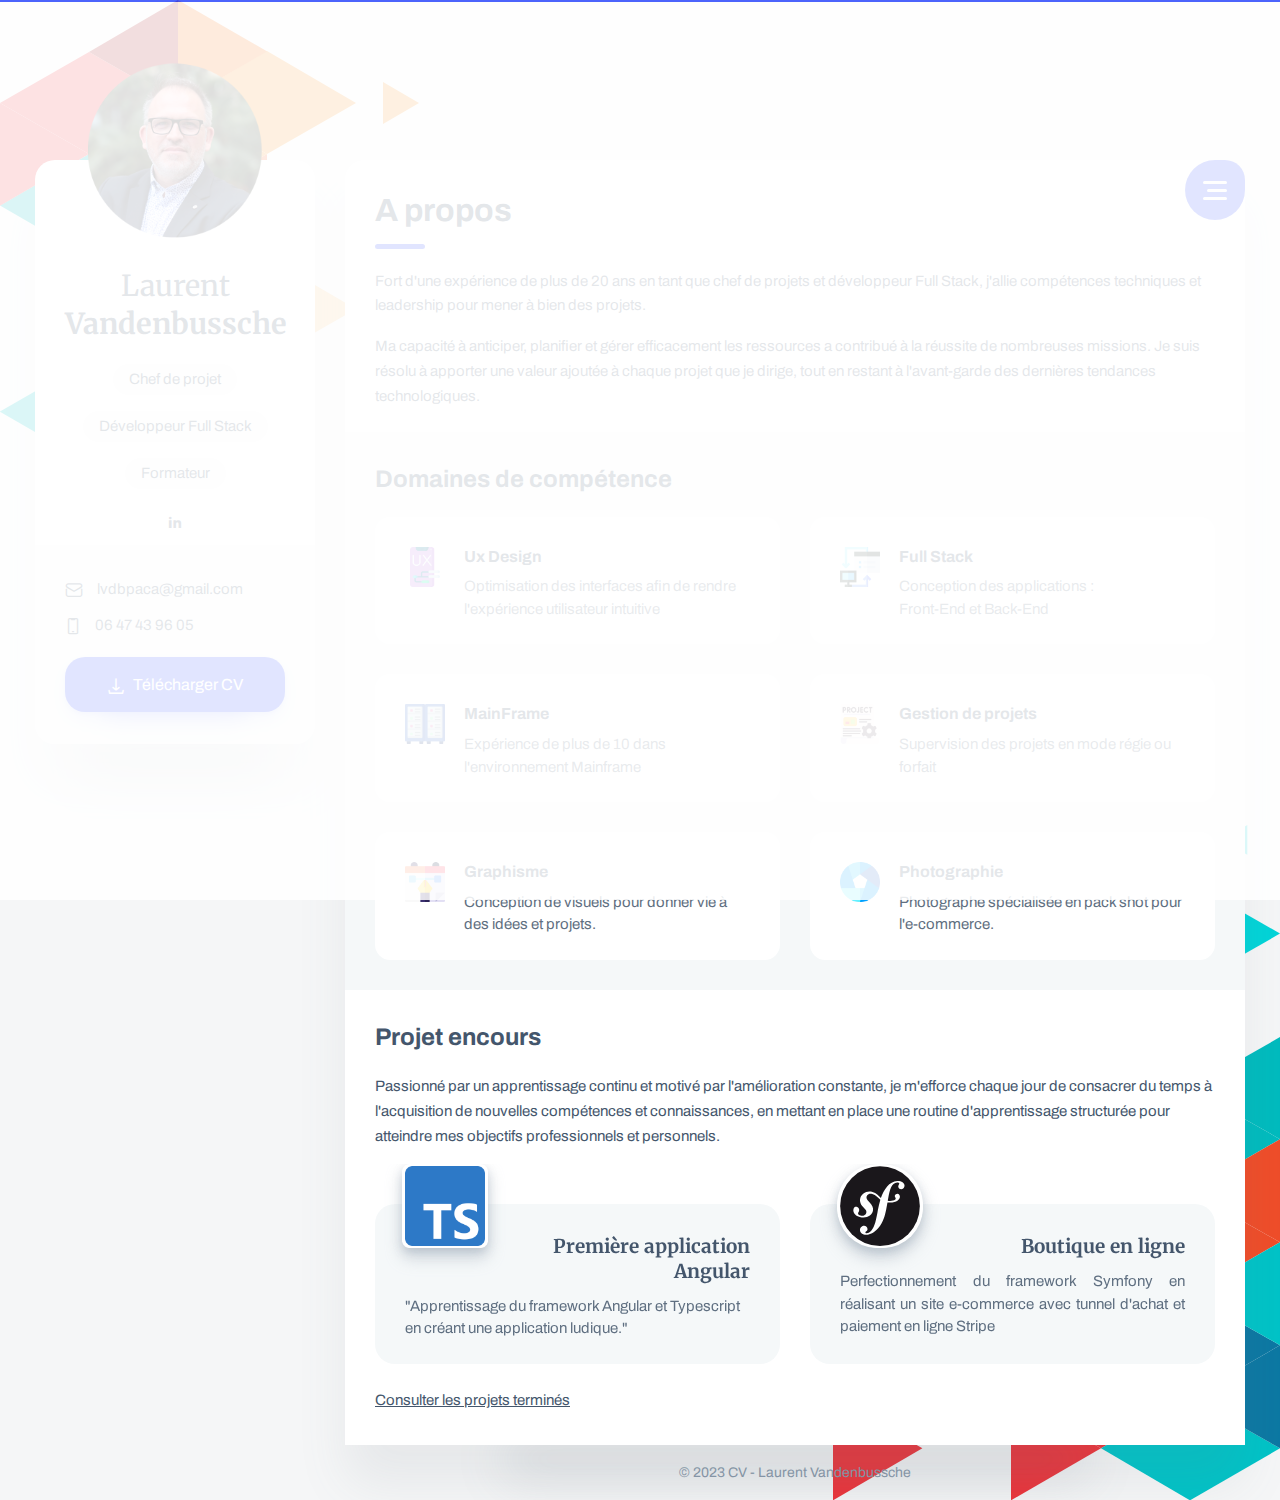
==== commit 0e512897: "Mise_a_jour_CV_03" ====
--- a/index.html
+++ b/index.html
@@ -42,6 +42,12 @@
 </head>
 
 <body class="bg-triangles">
+
+	<!-- Google Tag Manager (noscript) -->
+	<noscript><iframe src="https://www.googletagmanager.com/ns.html?id=GTM-KR7GP5DH" height="0" width="0"
+			style="display:none;visibility:hidden"></iframe></noscript>
+	<!-- End Google Tag Manager (noscript) -->
+
 	<!-- Preloader -->
 	<div class="preloader">
 		<div class="preloader__wrap">
@@ -104,9 +110,9 @@
 								</li> -->
 							</ul>
 
-                            <a class="btn"
-                                href="http://www.sobox.fr/cv-laurent-vandenbussche/assets/pdf/cv-laurent-vandenbussche.pdf" target="_BLANK"><i
-                                    class="font-icon icon-download"></i> Télécharger CV</a>
+							<a class="btn"
+								href="http://www.sobox.fr/cv-laurent-vandenbussche/assets/pdf/cv-laurent-vandenbussche.pdf"
+								target="_BLANK"><i class="font-icon icon-download"></i> Télécharger CV</a>
 						</div>
 					</div>
 				</aside>
@@ -134,12 +140,13 @@
 
 						<!-- About -->
 						<div class="pb-0 pb-sm-2">
-							<h1 class="title title--h1 first-title title__separate" style="text-align:justify" >A propos</h1>
+							<h1 class="title title--h1 first-title title__separate" style="text-align:justify">A propos
+							</h1>
 							<p>Fort d'une expérience de plus de 20 ans en tant que chef de projets et développeur
 								Full Stack,
 								j'allie compétences techniques et leadership pour mener à bien des projets. </p>
 							<p>Ma capacité à anticiper, planifier et gérer efficacement les ressources a contribué à la
-								réussite de nombreuses initiatives.
+								réussite de nombreuses missions.
 								Je suis résolu à apporter une valeur ajoutée à chaque projet que je dirige, tout en
 								restant à l'avant-garde des dernières tendances technologiques.</p>
 						</div>
@@ -177,7 +184,8 @@
 										<img class="case-item__icon" src="assets/img/picto-backend.png" alt="" />
 										<div>
 											<h3 class="title title--h5">Full Stack</h3>
-											<p class="case-item__caption">Conception des applications : </br>Front-End et
+											<p class="case-item__caption">Conception des applications : </br>Front-End
+												et
 												Back-End</p>
 										</div>
 									</div>
@@ -237,10 +245,19 @@
 						<!-- Testimonials -->
 						<div class="box-inner box-inner--white ">
 							<h2 class="title title--h3">Projet encours</h2>
-
+<p>Passionné par un apprentissage continu et motivé par l'amélioration constante, je m'efforce chaque jour de consacrer du temps à l'acquisition de nouvelles compétences et connaissances, en mettant en place une routine d'apprentissage structurée pour atteindre mes objectifs professionnels et personnels.	</p>
 							<div class="swiper-container js-carousel-review">
 								<div class="swiper-wrapper">
 									<!-- Item review -->
+									<div class="swiper-slide review-item">
+										<svg class="avatar avatar--80">
+											<image xlink:href="assets/img/Typescript_logo.png" height="100%"
+												width="100%" />
+										</svg>
+										<h4 class="title title--h5 text-right">Première application Angular</h4>
+										<p class="review-item__caption">"Apprentissage du framework Angular et
+											Typescript en créant une application ludique."</p>
+									</div>
 									<div class="swiper-slide review-item">
 										<svg class="avatar avatar--80">
 											<image xlink:href="assets/img/symfony.svg" height="100%" width="100%" />
@@ -251,15 +268,7 @@
 											ligne Stripe</p>
 									</div>
 
-									<!-- Item review -->
-									<div class="swiper-slide review-item">
-										<svg class="avatar avatar--80">
-											<image xlink:href="assets/img/power-bi.jpeg" height="100%" width="100%" />
-										</svg>
-										<h4 class="title title--h5 text-right">Rapport financier Power BI</h4>
-										<p class="review-item__caption">Analyse financière des relevès de comptes
-											bancaires personnels</p>
-									</div>
+
 
 								</div>
 
@@ -267,7 +276,8 @@
 							</div>
 
 							<br>
-							<a class="lien" href="http://www.sobox.fr/cv-laurent-vandenbussche/portfolio.html">Consulter les projets terminés</a>
+							<a class="lien" href="http://www.sobox.fr/cv-laurent-vandenbussche/portfolio.html">Consulter
+								les projets terminés</a>
 						</div>
 
 						<!-- Clients -->
--- a/assets/styles/style.css
+++ b/assets/styles/style.css
@@ -2075,6 +2075,8 @@
   margin-right: auto;
   margin-bottom: 2rem;
   width: 80%;
+  text-align: justify;
+
 }
 @media only screen and (max-width: 991px) {
   .caption-post {
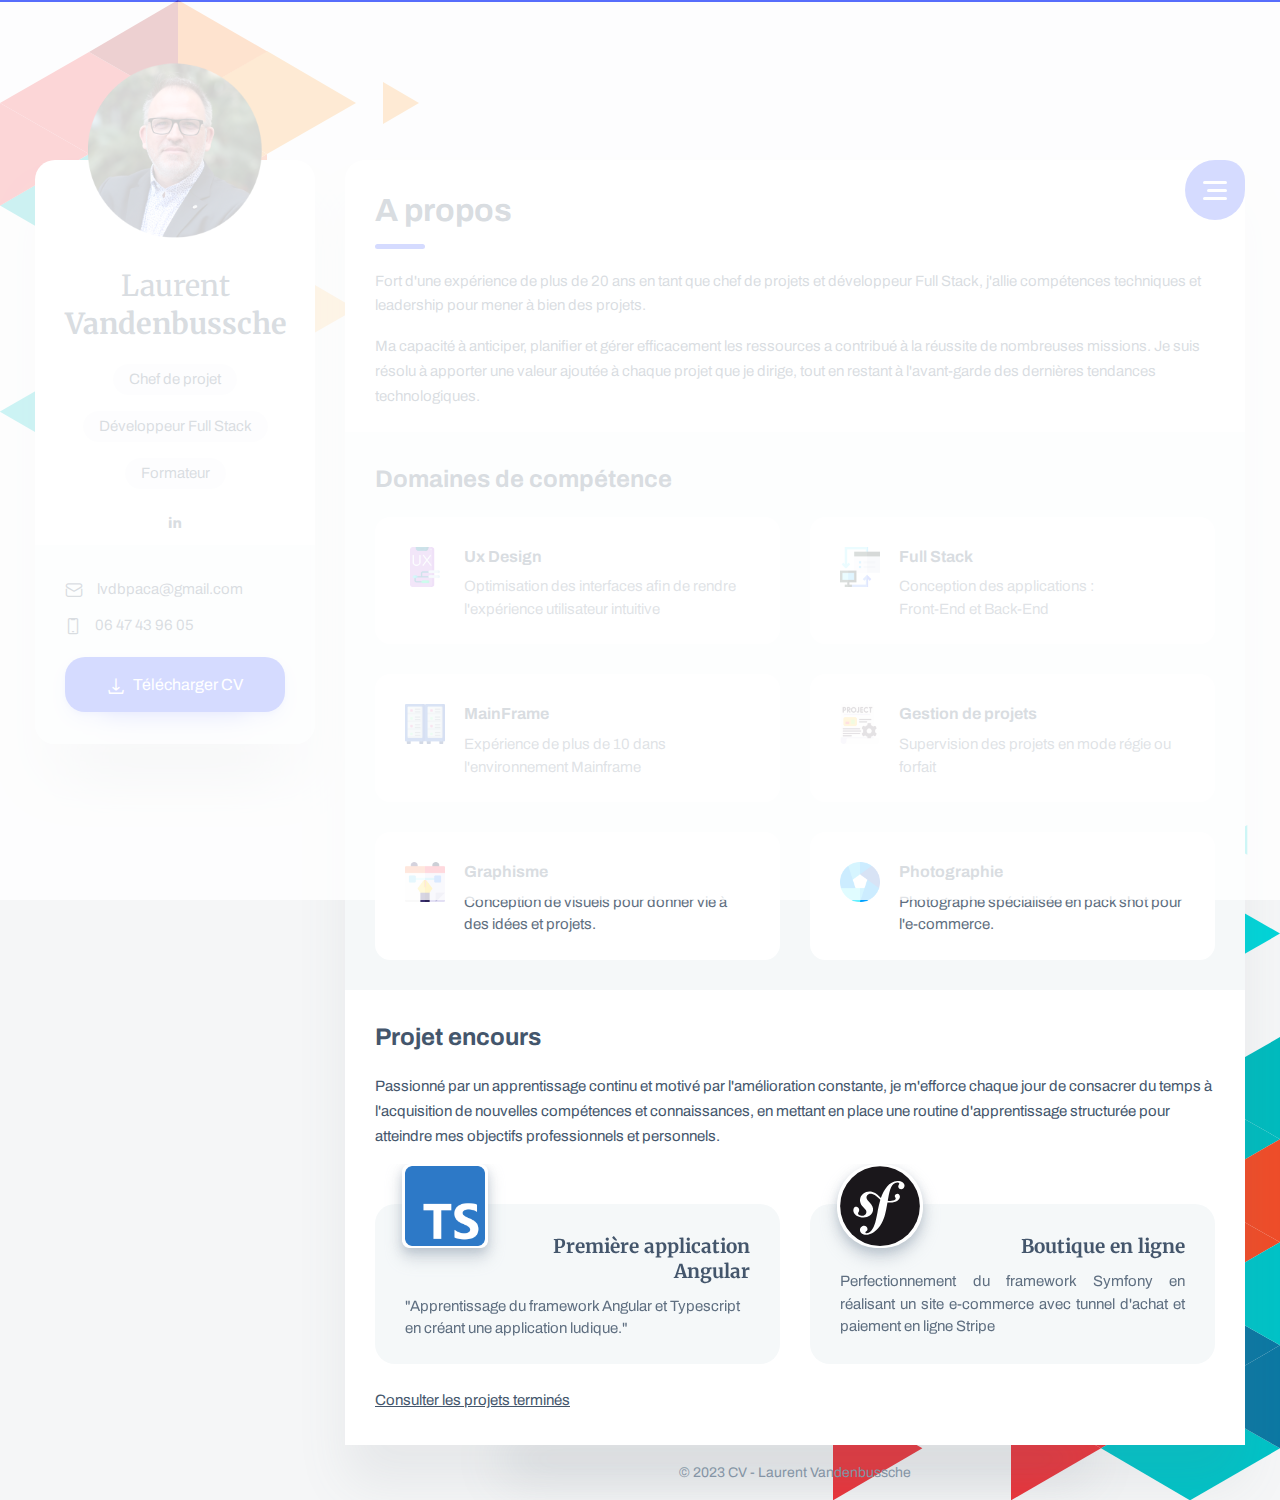
==== commit c4e21915: "Mise_a_jour_CV_04" ====
--- a/index.html
+++ b/index.html
@@ -167,17 +167,6 @@
 										</div>
 									</div>
 								</div>
-								<!-- 
-								<div class="col-12 col-lg-6">
-									<div class="case-item box box__second">
-										<img class="case-item__icon" src="assets/img/picto-application.png" alt="" />
-										<div>
-											<h3 class="title title--h5">Front End</h3>
-											<p class="case-item__caption">The most modern and high-quality design made
-												at a professional level.</p>
-										</div>
-									</div>
-								</div> -->
 
 								<div class="col-12 col-lg-6">
 									<div class="case-item box box__second">
@@ -237,9 +226,10 @@
 												l'e-commerce.</p>
 										</div>
 									</div>
-								</div>
-
-							</div>
+								</div> 
+
+							</div>
+					 
 						</div>
 
 						<!-- Testimonials -->
